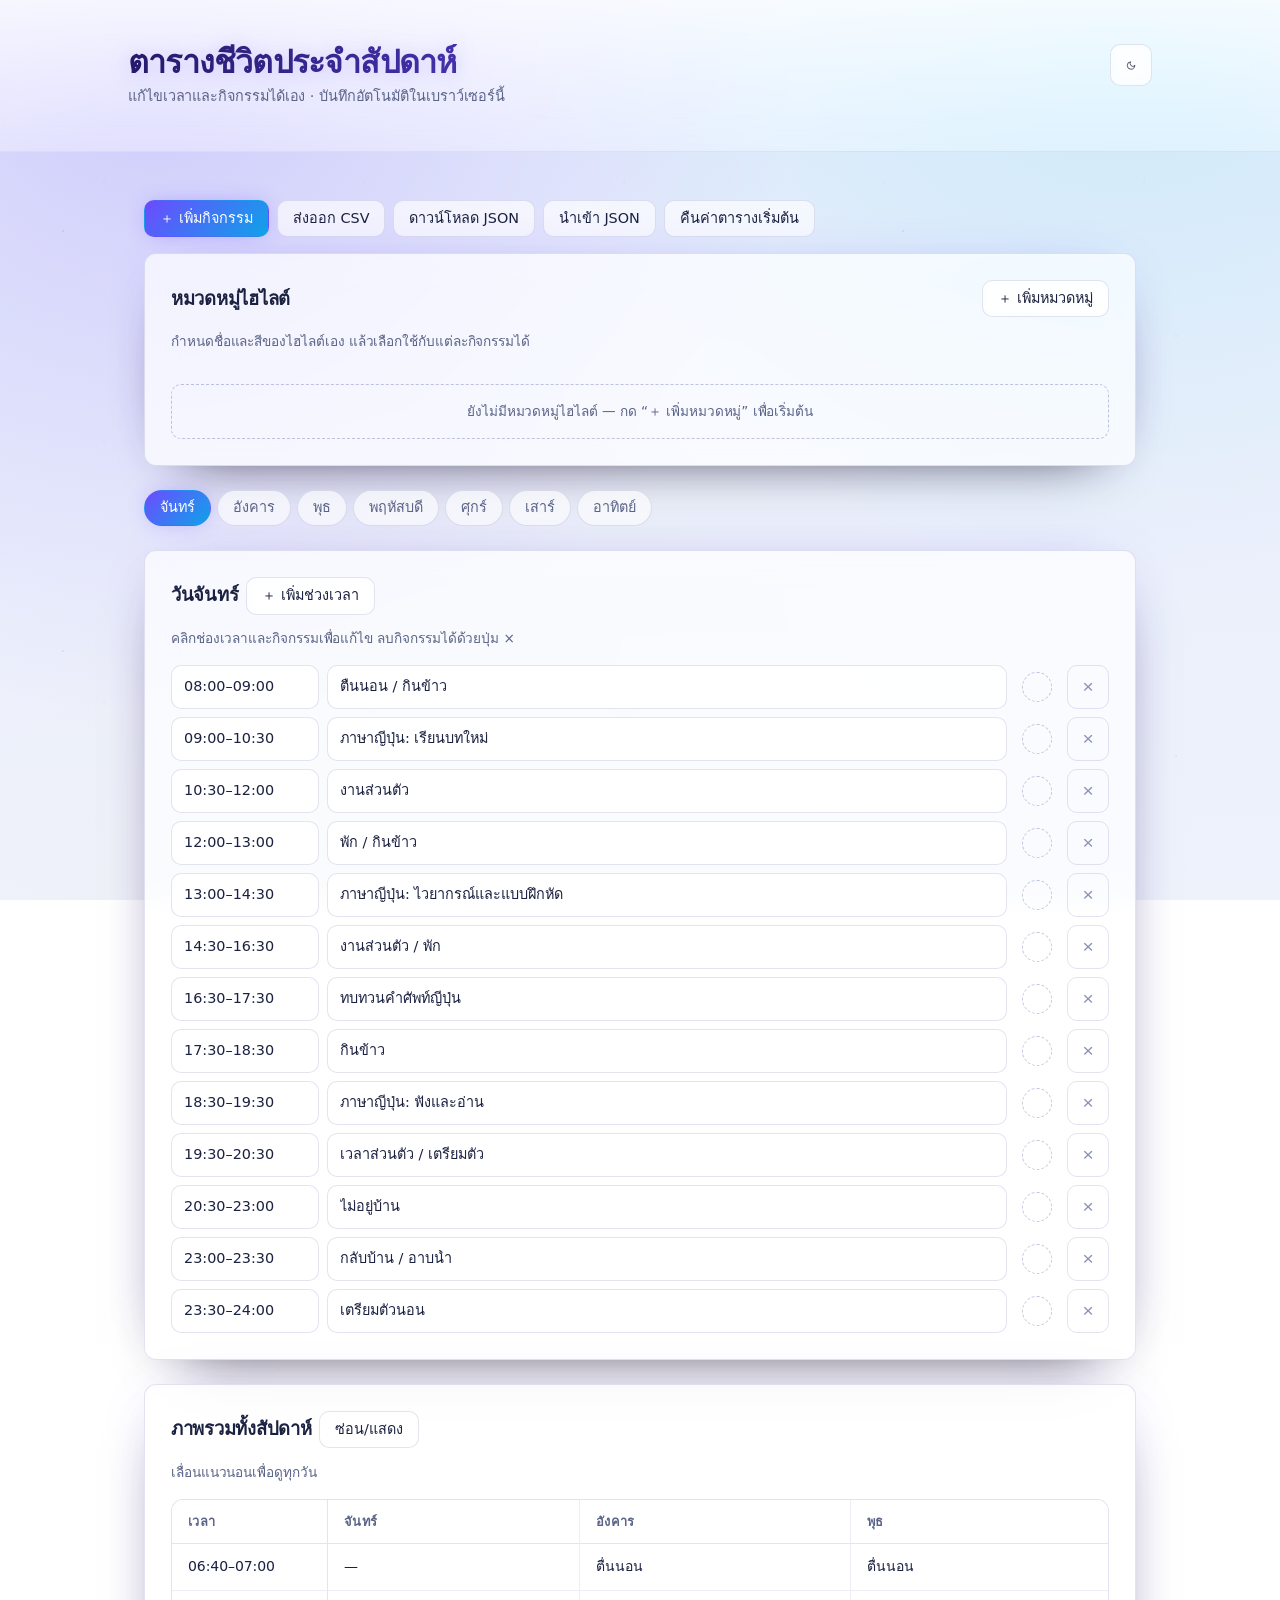
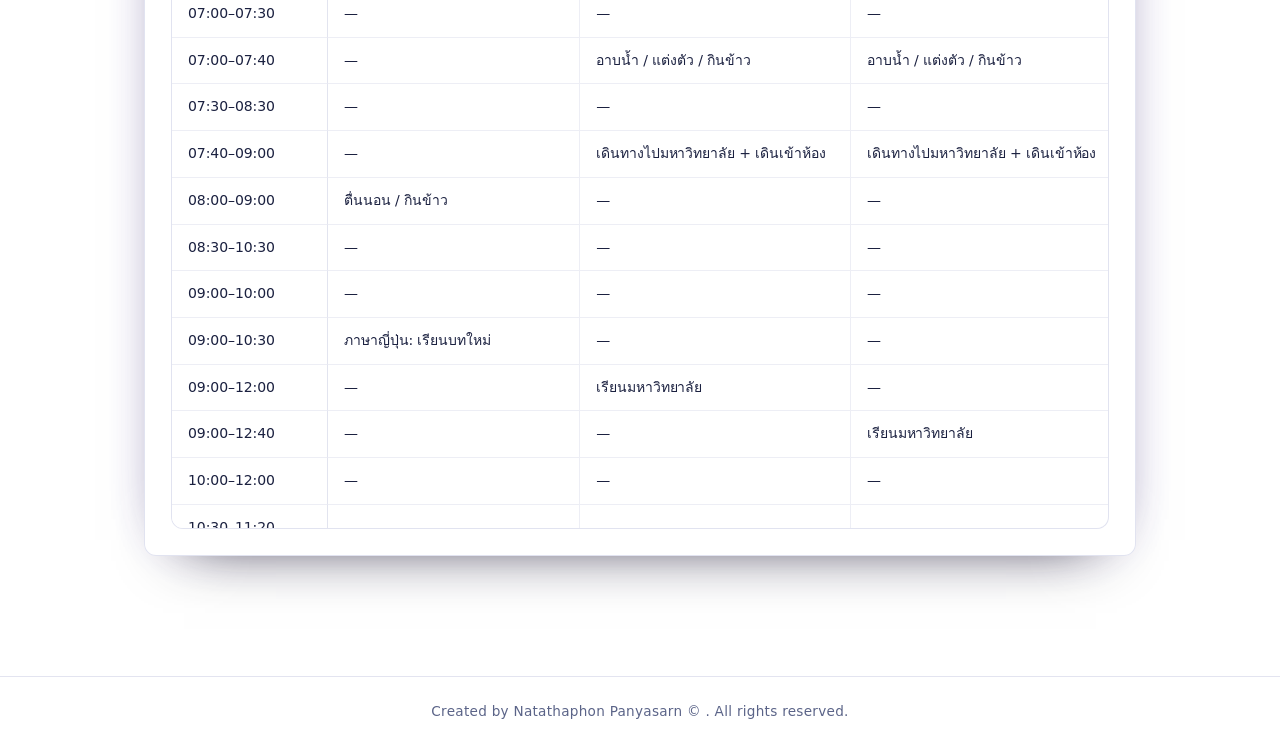
==== index.html @ 2f55cf12 "Add files via upload" ====
<!doctype html>
<html lang="th">
<head>
    <meta charset="utf-8">
    <meta name="viewport" content="width=device-width,initial-scale=1">
    <title>My-schedule - ตารางชีวิตประจำสัปดาห์</title>
    <link rel="stylesheet" href="style.css">
    <script>try{var t=localStorage.getItem('lifeScheduleTheme');document.documentElement.dataset.theme=(t==='dark'||t==='light')?t:(window.matchMedia('(prefers-color-scheme: dark)').matches?'dark':'light')}catch(e){document.documentElement.dataset.theme='light'}</script>
</head>
<body>
    <header>
        <div class="wrap header-inner">
            <div>
                <h1>ตารางชีวิตประจำสัปดาห์</h1>
                <p>แก้ไขเวลาและกิจกรรมได้เอง · บันทึกอัตโนมัติในเบราว์เซอร์นี้</p>
            </div>
            <button class="btn theme-toggle" id="themeToggle" type="button" aria-label="สลับเป็นโหมดมืด" title="สลับเป็นโหมดมืด" aria-pressed="false">
                <svg class="icon-moon" viewBox="0 0 24 24" fill="none" stroke="currentColor" stroke-width="1.75" stroke-linecap="round" stroke-linejoin="round" aria-hidden="true"><path d="M21 12.79A9 9 0 1 1 11.21 3 7 7 0 0 0 21 12.79z"/></svg>
                <svg class="icon-sun" viewBox="0 0 24 24" fill="none" stroke="currentColor" stroke-width="1.75" stroke-linecap="round" stroke-linejoin="round" aria-hidden="true"><circle cx="12" cy="12" r="4"/><path d="M12 2v2M12 20v2M4.93 4.93l1.41 1.41M17.66 17.66l1.41 1.41M2 12h2M20 12h2M6.34 17.66l-1.41 1.41M19.07 4.93l-1.41 1.41"/></svg>
            </button>
        </div>
    </header>
    
    <main class="main">
        <div class="toolbar">
            <button class="btn primary" id="add">＋ เพิ่มกิจกรรม</button>
            <button class="btn" id="csv">ส่งออก CSV</button>
            <button class="btn" id="json">ดาวน์โหลด JSON</button>
            <label class="btn" for="file">นำเข้า JSON</label>
            <input id="file" type="file" accept=".json,application/json" hidden>
            <button class="btn" id="reset">คืนค่าตารางเริ่มต้น</button>
        </div>
        
        <section class="panel cat-panel">
            <div class="head">
                <h2>หมวดหมู่ไฮไลต์</h2>
                <button class="btn" id="addCat" type="button">＋ เพิ่มหมวดหมู่</button>
            </div>
            <p class="small">กำหนดชื่อและสีของไฮไลต์เอง แล้วเลือกใช้กับแต่ละกิจกรรมได้</p>
            <div class="cat-list" id="catList"></div>
        </section>
        
        <div class="tabs" id="tabs"></div>
        
        <section class="panel">
            <div class="head">
                <h2 id="dayTitle">วันจันทร์</h2>
                <button class="btn" id="addRow">＋ เพิ่มช่วงเวลา</button>
            </div>
            <p class="small">คลิกช่องเวลาและกิจกรรมเพื่อแก้ไข ลบกิจกรรมได้ด้วยปุ่ม ×</p>
            <div class="items" id="editor"></div>
        </section>
        
        <section class="panel">
            <div class="head">
                <h2>ภาพรวมทั้งสัปดาห์</h2>
                <button class="btn" id="toggle">ซ่อน/แสดง</button>
            </div>
            <p class="small">เลื่อนแนวนอนเพื่อดูทุกวัน</p>
            <div class="tablewrap" id="overview"></div>
        </section>
    </main>
    
    <script src="script.js"></script>
</body>
<footer>
    <div class="wrap footer-inner">
        <p>Created by Natathaphon Panyasarn &copy; <span id="currentYear"></span>. All rights reserved.</p>
    </div>
</footer>
</html>
---- style.css ----
:root {
    /* Deep space (dark) — primary theme */
    --bg: #05060f;
    --bg-top: #070a1e;
    --bg-bottom: #05060f;
    --panel: rgba(18, 22, 46, 0.55);
    --panel-border: rgba(150, 170, 255, 0.16);
    --btn-bg: rgba(255, 255, 255, 0.05);
    --input-bg: rgba(8, 11, 26, 0.6);
    --thead-bg: rgba(10, 14, 34, 0.92);
    --sticky-bg: rgba(10, 14, 34, 0.92);
    --popover-bg: rgba(13, 17, 40, 0.94);
    --ink: #e8eefc;
    --muted: #9aa6cc;
    --faint: #6a74a0;
    --line: rgba(150, 170, 255, 0.14);
    --line-soft: rgba(150, 170, 255, 0.09);
    --line-strong: rgba(150, 170, 255, 0.32);
    --accent: #7c5cff;
    --accent-2: #22d3ee;
    --accent-3: #ffd479;
    --accent-ink: #ffffff;
    --header-bg1: rgba(10, 14, 34, 0.85);
    --header-bg2: rgba(10, 14, 34, 0.35);
    --danger: #ff8a8a;
    --danger-bg: rgba(255, 138, 138, 0.12);
    --scroll-thumb: rgba(150, 170, 255, 0.3);
    --scroll-thumb-hover: rgba(150, 170, 255, 0.5);
    --glow-primary: 0 0 24px -6px rgba(124, 92, 255, 0.8);
    --glow-cyan: 0 0 18px -4px rgba(34, 211, 238, 0.6);
    --radius: 12px;
    --radius-sm: 10px;
    --sp-1: 4px;
    --sp-2: 8px;
    --sp-3: 12px;
    --sp-4: 16px;
    --sp-5: 24px;
    --sp-6: 32px;
    --ease: cubic-bezier(0.4, 0, 0.2, 1);
}

/* Day-sky (light) variant */
[data-theme="light"] {
    --bg: #eef2fb;
    --bg-top: #e6ecfb;
    --bg-bottom: #eef2fb;
    --panel: rgba(255, 255, 255, 0.7);
    --panel-border: rgba(90, 100, 170, 0.18);
    --btn-bg: rgba(255, 255, 255, 0.65);
    --input-bg: rgba(255, 255, 255, 0.85);
    --thead-bg: rgba(255, 255, 255, 0.9);
    --sticky-bg: rgba(255, 255, 255, 0.92);
    --popover-bg: rgba(255, 255, 255, 0.96);
    --ink: #1b2140;
    --muted: #5b6488;
    --faint: #8a92b4;
    --line: rgba(80, 90, 160, 0.16);
    --line-soft: rgba(80, 90, 160, 0.1);
    --line-strong: rgba(80, 90, 160, 0.34);
    --accent: #6d4aff;
    --accent-2: #0ea5e9;
    --accent-3: #d99a2b;
    --accent-ink: #ffffff;
    --header-bg1: rgba(255, 255, 255, 0.8);
    --header-bg2: rgba(255, 255, 255, 0.35);
    --danger: #d94a4a;
    --danger-bg: rgba(217, 74, 74, 0.1);
    --scroll-thumb: rgba(80, 90, 160, 0.28);
    --scroll-thumb-hover: rgba(80, 90, 160, 0.5);
    --glow-primary: 0 0 22px -6px rgba(109, 74, 255, 0.45);
    --glow-cyan: 0 0 18px -4px rgba(14, 165, 233, 0.45);
}

* {
    box-sizing: border-box;
}

html {
    -webkit-text-size-adjust: 100%;
}

body {
    margin: 0;
    min-height: 100vh;
    color: var(--ink);
    background:
        radial-gradient(circle at 12% 8%, rgba(124, 92, 255, 0.22), transparent 46%),
        radial-gradient(circle at 88% -4%, rgba(34, 211, 238, 0.14), transparent 42%),
        radial-gradient(circle at 40% 110%, rgba(255, 212, 121, 0.08), transparent 50%),
        linear-gradient(180deg, var(--bg-top), var(--bg-bottom));
    background-attachment: fixed;
    font-family: "Inter", ui-sans-serif, system-ui, -apple-system, "Segoe UI", Roboto, "Noto Sans Thai", "Noto Sans", sans-serif;
    font-size: 15px;
    line-height: 1.55;
    letter-spacing: -0.005em;
    -webkit-font-smoothing: antialiased;
    -moz-osx-font-smoothing: grayscale;
    text-rendering: optimizeLegibility;
}

/* Star field */
body::before,
body::after {
    content: "";
    position: fixed;
    inset: 0;
    z-index: 0;
    pointer-events: none;
    background-repeat: repeat;
}

body::before {
    background-image:
        radial-gradient(1px 1px at 20% 30%, rgba(255, 255, 255, 0.9), transparent 60%),
        radial-gradient(1px 1px at 75% 15%, rgba(180, 220, 255, 0.8), transparent 60%),
        radial-gradient(1.5px 1.5px at 40% 70%, rgba(255, 255, 255, 0.7), transparent 60%),
        radial-gradient(1px 1px at 85% 65%, rgba(255, 255, 255, 0.6), transparent 60%),
        radial-gradient(1px 1px at 10% 85%, rgba(200, 230, 255, 0.7), transparent 60%),
        radial-gradient(1.5px 1.5px at 60% 45%, rgba(255, 255, 255, 0.5), transparent 60%),
        radial-gradient(1px 1px at 33% 12%, rgba(255, 236, 180, 0.7), transparent 60%),
        radial-gradient(1px 1px at 92% 40%, rgba(255, 255, 255, 0.55), transparent 60%);
    background-size: 260px 260px;
    opacity: 0.8;
    animation: twinkle 7s ease-in-out infinite;
}

[data-theme="light"] body::before {
    background-image:
        radial-gradient(1px 1px at 20% 30%, rgba(30, 60, 140, 0.4), transparent 60%),
        radial-gradient(1px 1px at 75% 15%, rgba(60, 90, 200, 0.35), transparent 60%),
        radial-gradient(1.5px 1.5px at 40% 70%, rgba(50, 70, 160, 0.3), transparent 60%),
        radial-gradient(1px 1px at 85% 65%, rgba(40, 70, 160, 0.28), transparent 60%),
        radial-gradient(1px 1px at 10% 85%, rgba(60, 90, 200, 0.3), transparent 60%);
    background-size: 260px 260px;
    opacity: 0.5;
}

body::after {
    background-image:
        radial-gradient(2px 2px at 15% 55%, rgba(124, 92, 255, 0.5), transparent 60%),
        radial-gradient(2px 2px at 80% 80%, rgba(34, 211, 238, 0.45), transparent 60%),
        radial-gradient(2px 2px at 50% 25%, rgba(255, 212, 121, 0.4), transparent 60%);
    background-size: 420px 420px;
    opacity: 0.6;
    animation: twinkle 9s ease-in-out infinite reverse;
}

@keyframes twinkle {
    0%, 100% { opacity: 0.5; }
    50% { opacity: 0.95; }
}

@media (prefers-reduced-motion: reduce) {
    body::before,
    body::after {
        animation: none;
        opacity: 0.6;
    }
}

::selection {
    background: var(--accent);
    color: var(--accent-ink);
}

/* ---------- Header ---------- */
header,
.main {
    position: relative;
    z-index: 1;
}

header {
    background: linear-gradient(180deg, var(--header-bg1), var(--header-bg2));
    backdrop-filter: blur(14px) saturate(140%);
    -webkit-backdrop-filter: blur(14px) saturate(140%);
    border-bottom: 1px solid var(--line);
    padding: clamp(26px, 4vw, 44px) var(--sp-4);
}

.wrap {
    max-width: 1024px;
    margin: 0 auto;
}

.header-inner {
    position: relative;
}

.header-inner h1,
.header-inner p {
    padding-right: 3rem;
}

.theme-toggle {
    position: absolute;
    top: 0;
    right: 0;
    width: 42px;
    height: 42px;
    padding: 0;
    border-radius: 50%;
    background: var(--btn-bg);
}

.theme-toggle svg {
    width: 19px;
    height: 19px;
    display: block;
}

.theme-toggle .icon-sun {
    display: none;
}

[data-theme="dark"] .theme-toggle .icon-moon {
    display: none;
}

[data-theme="dark"] .theme-toggle .icon-sun {
    display: block;
}

h1 {
    margin: 0;
    font-size: clamp(1.45rem, 3.4vw, 2rem);
    line-height: 1.15;
    letter-spacing: -0.025em;
    font-weight: 650;
    background: linear-gradient(92deg, #ffffff 0%, #b9c9ff 55%, #7fe9ff 100%);
    -webkit-background-clip: text;
    background-clip: text;
    color: transparent;
    filter: drop-shadow(0 0 18px rgba(124, 180, 255, 0.28));
}

[data-theme="light"] h1 {
    background: linear-gradient(92deg, #241a6b, #5b3fd6 55%, #0ea5e9);
    -webkit-background-clip: text;
    background-clip: text;
    color: transparent;
    filter: drop-shadow(0 2px 10px rgba(109, 74, 255, 0.25));
}

header p {
    color: var(--muted);
    margin: var(--sp-1) 0 0;
    font-size: 0.9rem;
    max-width: 60ch;
}

/* ---------- Layout ---------- */
.main {
    max-width: 1024px;
    margin: 0 auto;
    padding: clamp(28px, 4.5vw, 48px) var(--sp-4) clamp(40px, 6vw, 64px);
}

.panel {
    background: var(--panel);
    border: 1px solid var(--panel-border);
    border-radius: var(--radius);
    backdrop-filter: blur(14px) saturate(140%);
    -webkit-backdrop-filter: blur(14px) saturate(140%);
    box-shadow:
        0 24px 60px -40px rgba(0, 0, 0, 0.85),
        0 0 60px -30px rgba(124, 92, 255, 0.45);
    padding: clamp(18px, 2.6vw, 26px);
    margin-bottom: var(--sp-5);
}

/* ---------- Flex rows ---------- */
.toolbar,
.tabs,
.head {
    display: flex;
    gap: var(--sp-2);
    flex-wrap: wrap;
    align-items: center;
}

.toolbar {
    margin-bottom: var(--sp-4);
}

/* ---------- Controls ---------- */
.btn,
input {
    font: inherit;
    color: var(--ink);
    border: 1px solid var(--line);
    border-radius: var(--radius-sm);
    font-size: 0.9rem;
    line-height: 1.2;
    transition: background-color 0.18s var(--ease), border-color 0.18s var(--ease), color 0.18s var(--ease), box-shadow 0.18s var(--ease), transform 0.18s var(--ease);
}

.btn {
    cursor: pointer;
    display: inline-flex;
    align-items: center;
    justify-content: center;
    gap: 6px;
    user-select: none;
    font-weight: 500;
    white-space: nowrap;
    padding: 9px 15px;
    background: var(--btn-bg);
    backdrop-filter: blur(6px);
    -webkit-backdrop-filter: blur(6px);
}

.btn:hover {
    border-color: var(--accent-2);
    color: var(--ink);
    box-shadow: var(--glow-cyan);
}

.btn:active {
    transform: translateY(1px);
}

.btn:focus-visible,
input:focus-visible,
.cat-dot:focus-visible,
.cat-opt:focus-visible,
.del:focus-visible {
    outline: 2px solid var(--accent-2);
    outline-offset: 2px;
}

.btn.primary {
    background: linear-gradient(135deg, var(--accent), var(--accent-2));
    color: var(--accent-ink);
    border-color: transparent;
    box-shadow: var(--glow-primary);
}

.btn.primary:hover {
    color: var(--accent-ink);
    box-shadow: 0 0 30px -4px rgba(34, 211, 238, 0.85);
}

input {
    padding: 10px 12px;
    background: var(--input-bg);
}

input:hover {
    border-color: var(--line-strong);
}

input:focus {
    outline: none;
    border-color: var(--accent-2);
    box-shadow: var(--glow-cyan);
}

/* ---------- Day tabs ---------- */
.tabs {
    margin-bottom: var(--sp-5);
    gap: 6px;
}

.tab {
    padding: 8px 15px;
    color: var(--muted);
    border-radius: 999px;
}

.tab:hover {
    color: var(--ink);
}

.tab.active {
    background: linear-gradient(135deg, var(--accent), var(--accent-2));
    color: var(--accent-ink);
    border-color: transparent;
    box-shadow: var(--glow-primary);
}

.tab.active:hover {
    color: var(--accent-ink);
}

/* ---------- Categories ---------- */
.cat-panel .head {
    justify-content: space-between;
}

.cat-empty {
    margin: var(--sp-4) 0 0;
    font-size: 0.85rem;
    color: var(--muted);
    padding: var(--sp-4);
    border: 1px dashed var(--line-strong);
    border-radius: var(--radius-sm);
    text-align: center;
}

.cat-list {
    display: grid;
    gap: var(--sp-2);
    margin-top: var(--sp-4);
}

.cat-row {
    display: grid;
    grid-template-columns: 50px minmax(0, 1fr) 42px;
    gap: var(--sp-2);
    align-items: stretch;
}

.cat-row .cat-color {
    width: 100%;
    min-height: 44px;
    padding: 4px;
    cursor: pointer;
    border-radius: var(--radius-sm);
}

.cat-row .cat-color::-webkit-color-swatch-wrapper {
    padding: 2px;
}

.cat-row .cat-color::-webkit-color-swatch {
    border: 1px solid rgba(255, 255, 255, 0.25);
    border-radius: 6px;
}

.cat-row .cat-name {
    width: 100%;
    min-height: 44px;
}

/* ---------- Panel head ---------- */
.head h2 {
    font-size: 1.15rem;
    margin: 0;
    font-weight: 600;
    letter-spacing: -0.015em;
}

.small {
    font-size: 0.85rem;
    color: var(--muted);
}

/* ---------- Editor rows ---------- */
.items {
    display: grid;
    gap: var(--sp-2);
    margin-top: var(--sp-4);
}

.item {
    display: grid;
    grid-template-columns: 148px minmax(0, 1fr) 44px 42px;
    gap: var(--sp-2);
    align-items: stretch;
}

.item .time,
.item .task {
    width: 100%;
    min-height: 44px;
}

.item .time {
    font-variant-numeric: tabular-nums;
    letter-spacing: 0;
}

.cat-dot {
    justify-self: center;
    align-self: center;
    width: 30px;
    height: 30px;
    padding: 0;
    border-radius: 50%;
    cursor: pointer;
    border: 1.5px dashed var(--line-strong);
    background: transparent;
    transition: border-color 0.18s var(--ease), background-color 0.18s var(--ease), box-shadow 0.18s var(--ease), transform 0.18s var(--ease);
}

.cat-dot:hover {
    transform: scale(1.08);
}

.cat-dot.set {
    border-style: solid;
    border-color: var(--dot);
    background: radial-gradient(circle at 34% 30%, #ffffffcc, var(--dot) 62%);
    box-shadow: 0 0 14px -2px var(--dot);
}

.del {
    display: flex;
    align-items: center;
    justify-content: center;
    padding: 0;
    cursor: pointer;
    color: var(--faint);
    background: transparent;
    border: 1px solid var(--line);
    border-radius: var(--radius-sm);
    font-size: 1.2rem;
    line-height: 1;
    transition: background-color 0.18s var(--ease), border-color 0.18s var(--ease), color 0.18s var(--ease), box-shadow 0.18s var(--ease);
}

.del:hover {
    color: var(--danger);
    border-color: var(--danger);
    background: var(--danger-bg);
    box-shadow: 0 0 14px -4px var(--danger);
}

/* ---------- Category popover ---------- */
.cat-popover {
    position: fixed;
    z-index: 60;
    min-width: 200px;
    max-height: 300px;
    overflow-y: auto;
    padding: 6px;
    background: var(--popover-bg);
    border: 1px solid var(--panel-border);
    border-radius: 12px;
    backdrop-filter: blur(16px) saturate(140%);
    -webkit-backdrop-filter: blur(16px) saturate(140%);
    box-shadow: 0 24px 60px -18px rgba(0, 0, 0, 0.85), 0 0 40px -20px rgba(124, 92, 255, 0.55);
}

.cat-opt {
    width: 100%;
    display: flex;
    align-items: center;
    gap: 10px;
    padding: 8px 10px;
    border: 0;
    background: transparent;
    color: var(--ink);
    border-radius: 8px;
    cursor: pointer;
    font: inherit;
    font-size: 0.875rem;
    text-align: left;
}

.cat-opt:hover {
    background: color-mix(in srgb, var(--accent) 18%, transparent);
}

.cat-opt.active {
    background: color-mix(in srgb, var(--accent) 22%, transparent);
    box-shadow: inset 0 0 0 1px var(--line-strong);
}

.cat-popover .cat-empty {
    margin: 6px 6px 2px;
    font-size: 0.8rem;
    padding: var(--sp-2);
    border-radius: var(--radius-sm);
}

.swatch {
    width: 15px;
    height: 15px;
    flex: 0 0 auto;
    border-radius: 5px;
    background: var(--dot, var(--faint));
    box-shadow: 0 0 10px -1px var(--dot, transparent);
}

.swatch.none {
    background: transparent;
    border: 1.5px dashed var(--line-strong);
    box-shadow: none;
}

/* ---------- Table ---------- */
.tablewrap {
    overflow: auto;
    margin-top: var(--sp-4);
    border: 1px solid var(--panel-border);
    border-radius: var(--radius);
    max-height: min(70vh, 640px);
    background: var(--input-bg);
    -webkit-overflow-scrolling: touch;
}

table {
    width: 100%;
    border-collapse: separate;
    border-spacing: 0;
    font-size: 0.875rem;
}

th,
td {
    text-align: left;
    padding: 12px 16px;
    min-width: 156px;
    white-space: nowrap;
    border-right: 1px solid var(--line-soft);
    border-bottom: 1px solid var(--line-soft);
}

th {
    position: sticky;
    top: 0;
    z-index: 2;
    background: var(--thead-bg);
    backdrop-filter: blur(8px);
    -webkit-backdrop-filter: blur(8px);
    font-weight: 600;
    font-size: 0.8rem;
    letter-spacing: 0.02em;
    color: var(--muted);
    border-bottom: 1px solid var(--line);
}

/* Sticky first column keeps the time axis visible while scrolling */
th:first-child,
td:first-child {
    position: sticky;
    left: 0;
    z-index: 1;
    background: var(--sticky-bg);
    font-variant-numeric: tabular-nums;
    border-right: 1px solid var(--line);
}

th:first-child {
    z-index: 3;
}

th:last-child,
td:last-child {
    border-right: none;
}

tr:last-child td {
    border-bottom: none;
}

tbody tr {
    transition: background-color 0.15s var(--ease);
}

tbody tr:hover td {
    background: color-mix(in srgb, var(--accent) 9%, transparent);
}

tbody tr:hover td:first-child {
    background: var(--sticky-bg);
}

/* User-assigned highlight tints */
td.has-cat {
    background: color-mix(in srgb, var(--cell) 16%, transparent);
    box-shadow: inset 3px 0 0 0 var(--cell);
}

tbody tr:hover td.has-cat {
    background: color-mix(in srgb, var(--cell) 26%, transparent);
}

/* ---------- Misc ---------- */
.hidden {
    display: none;
}

/* ---------- Scrollbar ---------- */
.tablewrap::-webkit-scrollbar {
    width: 10px;
    height: 10px;
}

.tablewrap::-webkit-scrollbar-track {
    background: transparent;
}

.tablewrap::-webkit-scrollbar-thumb {
    background: var(--scroll-thumb);
    border: 3px solid transparent;
    background-clip: padding-box;
    border-radius: 999px;
}

.tablewrap::-webkit-scrollbar-thumb:hover {
    background: var(--scroll-thumb-hover);
    background-clip: padding-box;
}

/* ---------- Responsive ---------- */
@media (max-width: 720px) {
    body {
        font-size: 14px;
    }

    .item {
        grid-template-columns: 104px minmax(0, 1fr) 40px 40px;
        gap: 6px;
    }

    th,
    td {
        padding: 10px 12px;
        min-width: 132px;
    }
}

@media (max-width: 560px) {
    .toolbar .btn {
        flex: 1 1 calc(50% - var(--sp-2));
    }

    .tabs {
        flex-wrap: nowrap;
        overflow-x: auto;
        -webkit-overflow-scrolling: touch;
        padding-bottom: var(--sp-1);
        margin-bottom: var(--sp-4);
        scrollbar-width: thin;
    }

    .tabs .btn {
        flex: 0 0 auto;
    }

    .head {
        align-items: flex-start;
    }

    /* Stack time above activity; dot + delete to the right */
    .item {
        grid-template-columns: minmax(0, 1fr) 40px 40px;
    }

    .item .time {
        grid-column: 1;
        grid-row: 1;
    }

    .item .task {
        grid-column: 1;
        grid-row: 2;
    }

    .item .cat-dot {
        grid-column: 2;
        grid-row: 1 / span 2;
    }

    .item .del {
        grid-column: 3;
        grid-row: 1 / span 2;
    }
}

footer {
    text-align: center;
    padding: var(--sp-5) var(--sp-4);
    margin-top: var(--sp-6);
    border-top: 1px solid var(--line);
}

.footer-inner p {
    margin: 0;
    font-size: 0.85rem;
    color: var(--muted);
    letter-spacing: 0.02em;
}
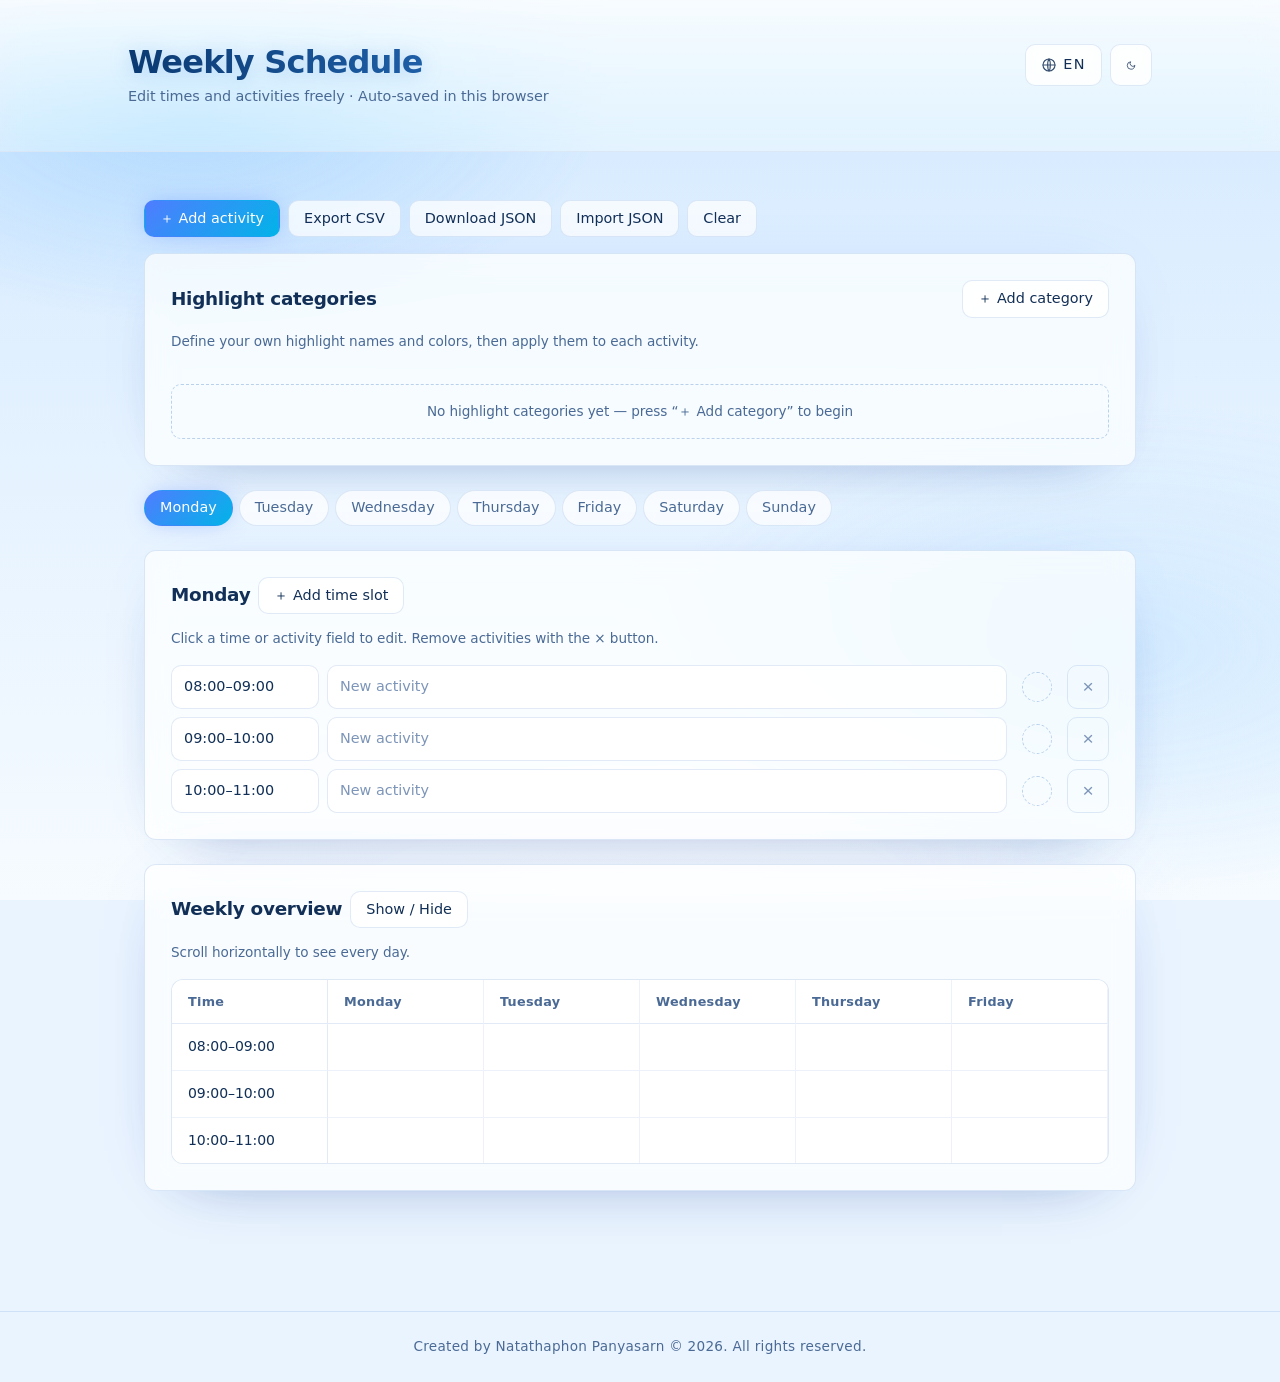
==== commit 8c3ce926: "version 0.1" ====
--- a/index.html
+++ b/index.html
@@ -1,71 +1,78 @@
 <!doctype html>
-<html lang="th">
+<html lang="en">
 <head>
     <meta charset="utf-8">
     <meta name="viewport" content="width=device-width,initial-scale=1">
-    <title>My-schedule - ตารางชีวิตประจำสัปดาห์</title>
+    <title>Weekly Schedule</title>
     <link rel="stylesheet" href="style.css">
-    <script>try{var t=localStorage.getItem('lifeScheduleTheme');document.documentElement.dataset.theme=(t==='dark'||t==='light')?t:(window.matchMedia('(prefers-color-scheme: dark)').matches?'dark':'light')}catch(e){document.documentElement.dataset.theme='light'}</script>
+    <script>try{var t=localStorage.getItem('lifeScheduleTheme');document.documentElement.dataset.theme=(t==='dark'||t==='light')?t:(window.matchMedia('(prefers-color-scheme: dark)').matches?'dark':'light')}catch(e){document.documentElement.dataset.theme='dark'}</script>
 </head>
 <body>
     <header>
         <div class="wrap header-inner">
-            <div>
-                <h1>ตารางชีวิตประจำสัปดาห์</h1>
-                <p>แก้ไขเวลาและกิจกรรมได้เอง · บันทึกอัตโนมัติในเบราว์เซอร์นี้</p>
+            <div class="header-text">
+                <h1 data-i18n="heading">Weekly Schedule</h1>
+                <p data-i18n="subtitle">Edit times and activities freely &middot; Auto-saved in this browser</p>
             </div>
-            <button class="btn theme-toggle" id="themeToggle" type="button" aria-label="สลับเป็นโหมดมืด" title="สลับเป็นโหมดมืด" aria-pressed="false">
-                <svg class="icon-moon" viewBox="0 0 24 24" fill="none" stroke="currentColor" stroke-width="1.75" stroke-linecap="round" stroke-linejoin="round" aria-hidden="true"><path d="M21 12.79A9 9 0 1 1 11.21 3 7 7 0 0 0 21 12.79z"/></svg>
-                <svg class="icon-sun" viewBox="0 0 24 24" fill="none" stroke="currentColor" stroke-width="1.75" stroke-linecap="round" stroke-linejoin="round" aria-hidden="true"><circle cx="12" cy="12" r="4"/><path d="M12 2v2M12 20v2M4.93 4.93l1.41 1.41M17.66 17.66l1.41 1.41M2 12h2M20 12h2M6.34 17.66l-1.41 1.41M19.07 4.93l-1.41 1.41"/></svg>
-            </button>
+            <div class="header-actions">
+                <button class="btn lang-toggle" id="langToggle" type="button" title="Switch language (EN / TH)" aria-label="Switch language (EN / TH)">
+                    <svg viewBox="0 0 24 24" fill="none" stroke="currentColor" stroke-width="1.75" stroke-linecap="round" stroke-linejoin="round" aria-hidden="true"><circle cx="12" cy="12" r="9"/><path d="M3 12h18"/><path d="M12 3c2.6 2.8 2.6 15.2 0 18M12 3c-2.6 2.8-2.6 15.2 0 18"/></svg>
+                    <span id="langLabel">EN</span>
+                </button>
+                <button class="btn theme-toggle" id="themeToggle" type="button" aria-label="Toggle theme" title="Toggle theme" aria-pressed="false">
+                    <svg class="icon-moon" viewBox="0 0 24 24" fill="none" stroke="currentColor" stroke-width="1.75" stroke-linecap="round" stroke-linejoin="round" aria-hidden="true"><path d="M21 12.79A9 9 0 1 1 11.21 3 7 7 0 0 0 21 12.79z"/></svg>
+                    <svg class="icon-sun" viewBox="0 0 24 24" fill="none" stroke="currentColor" stroke-width="1.75" stroke-linecap="round" stroke-linejoin="round" aria-hidden="true"><circle cx="12" cy="12" r="4"/><path d="M12 2v2M12 20v2M4.93 4.93l1.41 1.41M17.66 17.66l1.41 1.41M2 12h2M20 12h2M6.34 17.66l-1.41 1.41M19.07 4.93l-1.41 1.41"/></svg>
+                </button>
+            </div>
         </div>
     </header>
-    
+
     <main class="main">
         <div class="toolbar">
-            <button class="btn primary" id="add">＋ เพิ่มกิจกรรม</button>
-            <button class="btn" id="csv">ส่งออก CSV</button>
-            <button class="btn" id="json">ดาวน์โหลด JSON</button>
-            <label class="btn" for="file">นำเข้า JSON</label>
+            <button class="btn primary" id="add" data-i18n="addActivity">&plus; Add activity</button>
+            <button class="btn" id="csv" data-i18n="exportCsv">Export CSV</button>
+            <button class="btn" id="json" data-i18n="downloadJson">Download JSON</button>
+            <label class="btn" for="file" data-i18n="importJson">Import JSON</label>
             <input id="file" type="file" accept=".json,application/json" hidden>
-            <button class="btn" id="reset">คืนค่าตารางเริ่มต้น</button>
+            <button class="btn" id="clear" data-i18n="clear">Clear</button>
         </div>
-        
+
         <section class="panel cat-panel">
             <div class="head">
-                <h2>หมวดหมู่ไฮไลต์</h2>
-                <button class="btn" id="addCat" type="button">＋ เพิ่มหมวดหมู่</button>
+                <h2 data-i18n="catTitle">Highlight categories</h2>
+                <button class="btn" id="addCat" type="button" data-i18n="addCategory">&plus; Add category</button>
             </div>
-            <p class="small">กำหนดชื่อและสีของไฮไลต์เอง แล้วเลือกใช้กับแต่ละกิจกรรมได้</p>
+            <p class="small" data-i18n="catHelp">Define your own highlight names and colors, then apply them to each activity.</p>
             <div class="cat-list" id="catList"></div>
         </section>
-        
+
         <div class="tabs" id="tabs"></div>
-        
+
         <section class="panel">
             <div class="head">
-                <h2 id="dayTitle">วันจันทร์</h2>
-                <button class="btn" id="addRow">＋ เพิ่มช่วงเวลา</button>
+                <h2 id="dayTitle">Monday</h2>
+                <button class="btn" id="addRow" data-i18n="addRow">&plus; Add time slot</button>
             </div>
-            <p class="small">คลิกช่องเวลาและกิจกรรมเพื่อแก้ไข ลบกิจกรรมได้ด้วยปุ่ม ×</p>
+            <p class="small" data-i18n="editorHelp">Click a time or activity field to edit. Remove activities with the &times; button.</p>
             <div class="items" id="editor"></div>
         </section>
-        
+
         <section class="panel">
             <div class="head">
-                <h2>ภาพรวมทั้งสัปดาห์</h2>
-                <button class="btn" id="toggle">ซ่อน/แสดง</button>
+                <h2 data-i18n="overviewTitle">Weekly overview</h2>
+                <button class="btn" id="toggle" data-i18n="showHide">Show / Hide</button>
             </div>
-            <p class="small">เลื่อนแนวนอนเพื่อดูทุกวัน</p>
+            <p class="small" data-i18n="overviewHelp">Scroll horizontally to see every day.</p>
             <div class="tablewrap" id="overview"></div>
         </section>
     </main>
-    
+
+    <footer>
+        <div class="wrap footer-inner">
+            <p>Created by Natathaphon Panyasarn &copy; <span id="currentYear"></span>. All rights reserved.</p>
+        </div>
+    </footer>
+
     <script src="script.js"></script>
 </body>
-<footer>
-    <div class="wrap footer-inner">
-        <p>Created by Natathaphon Panyasarn &copy; <span id="currentYear"></span>. All rights reserved.</p>
-    </div>
-</footer>
-</html>+</html>
--- a/style.css
+++ b/style.css
@@ -1,33 +1,41 @@
 :root {
-    /* Deep space (dark) — primary theme */
-    --bg: #05060f;
-    --bg-top: #070a1e;
-    --bg-bottom: #05060f;
-    --panel: rgba(18, 22, 46, 0.55);
-    --panel-border: rgba(150, 170, 255, 0.16);
-    --btn-bg: rgba(255, 255, 255, 0.05);
-    --input-bg: rgba(8, 11, 26, 0.6);
-    --thead-bg: rgba(10, 14, 34, 0.92);
-    --sticky-bg: rgba(10, 14, 34, 0.92);
-    --popover-bg: rgba(13, 17, 40, 0.94);
-    --ink: #e8eefc;
-    --muted: #9aa6cc;
-    --faint: #6a74a0;
-    --line: rgba(150, 170, 255, 0.14);
-    --line-soft: rgba(150, 170, 255, 0.09);
-    --line-strong: rgba(150, 170, 255, 0.32);
-    --accent: #7c5cff;
+    /* ===== Deep space (dark) — default theme ===== */
+    --bg: #000000;
+    --bg-top: #000000;
+    --bg-bottom: #000000;
+    --panel: rgba(10, 8, 24, 0.55);
+    --panel-border: rgba(150, 125, 255, 0.16);
+    --btn-bg: rgba(255, 255, 255, 0.045);
+    --input-bg: rgba(3, 2, 10, 0.66);
+    --thead-bg: rgba(5, 3, 15, 0.94);
+    --sticky-bg: rgba(5, 3, 15, 0.94);
+    --popover-bg: rgba(7, 4, 20, 0.96);
+    --ink: #ece7ff;
+    --muted: #9d93c8;
+    --faint: #6a6294;
+    --line: rgba(150, 125, 255, 0.14);
+    --line-soft: rgba(150, 125, 255, 0.08);
+    --line-strong: rgba(150, 125, 255, 0.34);
+    --accent: #8b5cff;
     --accent-2: #22d3ee;
     --accent-3: #ffd479;
     --accent-ink: #ffffff;
-    --header-bg1: rgba(10, 14, 34, 0.85);
-    --header-bg2: rgba(10, 14, 34, 0.35);
+    --header-bg1: rgba(5, 3, 15, 0.82);
+    --header-bg2: rgba(5, 3, 15, 0.25);
     --danger: #ff8a8a;
     --danger-bg: rgba(255, 138, 138, 0.12);
-    --scroll-thumb: rgba(150, 170, 255, 0.3);
-    --scroll-thumb-hover: rgba(150, 170, 255, 0.5);
-    --glow-primary: 0 0 24px -6px rgba(124, 92, 255, 0.8);
+    --scroll-thumb: rgba(150, 125, 255, 0.3);
+    --scroll-thumb-hover: rgba(150, 125, 255, 0.52);
+    --glow-primary: 0 0 26px -6px rgba(139, 92, 255, 0.9);
     --glow-cyan: 0 0 18px -4px rgba(34, 211, 238, 0.6);
+    /* nebula / star field */
+    --nebula-1: rgba(88, 28, 220, 0.38);
+    --nebula-2: rgba(10, 32, 130, 0.36);
+    --nebula-3: rgba(150, 60, 255, 0.22);
+    --nebula-opacity: 0.75;
+    --star: rgba(255, 255, 255, 0.95);
+    --star-2: rgba(180, 210, 255, 0.85);
+    --star-opacity: 0.9;
     --radius: 12px;
     --radius-sm: 10px;
     --sp-1: 4px;
@@ -39,36 +47,44 @@
     --ease: cubic-bezier(0.4, 0, 0.2, 1);
 }
 
-/* Day-sky (light) variant */
+/* ===== Daytime sky (light) variant ===== */
 [data-theme="light"] {
-    --bg: #eef2fb;
-    --bg-top: #e6ecfb;
-    --bg-bottom: #eef2fb;
-    --panel: rgba(255, 255, 255, 0.7);
-    --panel-border: rgba(90, 100, 170, 0.18);
-    --btn-bg: rgba(255, 255, 255, 0.65);
-    --input-bg: rgba(255, 255, 255, 0.85);
-    --thead-bg: rgba(255, 255, 255, 0.9);
-    --sticky-bg: rgba(255, 255, 255, 0.92);
-    --popover-bg: rgba(255, 255, 255, 0.96);
-    --ink: #1b2140;
-    --muted: #5b6488;
-    --faint: #8a92b4;
-    --line: rgba(80, 90, 160, 0.16);
-    --line-soft: rgba(80, 90, 160, 0.1);
-    --line-strong: rgba(80, 90, 160, 0.34);
-    --accent: #6d4aff;
-    --accent-2: #0ea5e9;
-    --accent-3: #d99a2b;
+    --bg: #eaf4ff;
+    --bg-top: #d3e9ff;
+    --bg-bottom: #f6fbff;
+    --panel: rgba(255, 255, 255, 0.72);
+    --panel-border: rgba(90, 140, 205, 0.2);
+    --btn-bg: rgba(255, 255, 255, 0.72);
+    --input-bg: rgba(255, 255, 255, 0.9);
+    --thead-bg: rgba(255, 255, 255, 0.93);
+    --sticky-bg: rgba(255, 255, 255, 0.95);
+    --popover-bg: rgba(255, 255, 255, 0.97);
+    --ink: #123057;
+    --muted: #4a6a95;
+    --faint: #7d95b8;
+    --line: rgba(90, 140, 205, 0.18);
+    --line-soft: rgba(90, 140, 205, 0.11);
+    --line-strong: rgba(90, 140, 205, 0.38);
+    --accent: #4f7cff;
+    --accent-2: #02b5e8;
+    --accent-3: #f0a92b;
     --accent-ink: #ffffff;
-    --header-bg1: rgba(255, 255, 255, 0.8);
+    --header-bg1: rgba(255, 255, 255, 0.84);
     --header-bg2: rgba(255, 255, 255, 0.35);
     --danger: #d94a4a;
     --danger-bg: rgba(217, 74, 74, 0.1);
-    --scroll-thumb: rgba(80, 90, 160, 0.28);
-    --scroll-thumb-hover: rgba(80, 90, 160, 0.5);
-    --glow-primary: 0 0 22px -6px rgba(109, 74, 255, 0.45);
-    --glow-cyan: 0 0 18px -4px rgba(14, 165, 233, 0.45);
+    --scroll-thumb: rgba(90, 140, 205, 0.3);
+    --scroll-thumb-hover: rgba(90, 140, 205, 0.52);
+    --glow-primary: 0 0 22px -6px rgba(79, 124, 255, 0.5);
+    --glow-cyan: 0 0 18px -4px rgba(2, 181, 232, 0.45);
+    /* airy clouds */
+    --nebula-1: rgba(150, 205, 255, 0.7);
+    --nebula-2: rgba(255, 255, 255, 0.95);
+    --nebula-3: rgba(190, 225, 255, 0.65);
+    --nebula-opacity: 0.85;
+    --star: rgba(120, 170, 230, 0.5);
+    --star-2: rgba(90, 140, 205, 0.42);
+    --star-opacity: 0.16;
 }
 
 * {
@@ -83,11 +99,8 @@
     margin: 0;
     min-height: 100vh;
     color: var(--ink);
-    background:
-        radial-gradient(circle at 12% 8%, rgba(124, 92, 255, 0.22), transparent 46%),
-        radial-gradient(circle at 88% -4%, rgba(34, 211, 238, 0.14), transparent 42%),
-        radial-gradient(circle at 40% 110%, rgba(255, 212, 121, 0.08), transparent 50%),
-        linear-gradient(180deg, var(--bg-top), var(--bg-bottom));
+    background-color: var(--bg);
+    background-image: linear-gradient(180deg, var(--bg-top), var(--bg-bottom));
     background-attachment: fixed;
     font-family: "Inter", ui-sans-serif, system-ui, -apple-system, "Segoe UI", Roboto, "Noto Sans Thai", "Noto Sans", sans-serif;
     font-size: 15px;
@@ -98,7 +111,7 @@
     text-rendering: optimizeLegibility;
 }
 
-/* Star field */
+/* ---------- Sky layers ---------- */
 body::before,
 body::after {
     content: "";
@@ -106,55 +119,48 @@
     inset: 0;
     z-index: 0;
     pointer-events: none;
-    background-repeat: repeat;
-}
-
+}
+
+/* Star field (faint dust by day, bright stars by night) */
 body::before {
     background-image:
-        radial-gradient(1px 1px at 20% 30%, rgba(255, 255, 255, 0.9), transparent 60%),
-        radial-gradient(1px 1px at 75% 15%, rgba(180, 220, 255, 0.8), transparent 60%),
-        radial-gradient(1.5px 1.5px at 40% 70%, rgba(255, 255, 255, 0.7), transparent 60%),
-        radial-gradient(1px 1px at 85% 65%, rgba(255, 255, 255, 0.6), transparent 60%),
-        radial-gradient(1px 1px at 10% 85%, rgba(200, 230, 255, 0.7), transparent 60%),
-        radial-gradient(1.5px 1.5px at 60% 45%, rgba(255, 255, 255, 0.5), transparent 60%),
-        radial-gradient(1px 1px at 33% 12%, rgba(255, 236, 180, 0.7), transparent 60%),
-        radial-gradient(1px 1px at 92% 40%, rgba(255, 255, 255, 0.55), transparent 60%);
+        radial-gradient(1px 1px at 20% 30%, var(--star), transparent 60%),
+        radial-gradient(1px 1px at 75% 15%, var(--star-2), transparent 60%),
+        radial-gradient(1.5px 1.5px at 40% 70%, var(--star), transparent 60%),
+        radial-gradient(1px 1px at 85% 65%, var(--star), transparent 60%),
+        radial-gradient(1px 1px at 10% 85%, var(--star-2), transparent 60%),
+        radial-gradient(1.5px 1.5px at 60% 45%, var(--star), transparent 60%),
+        radial-gradient(1px 1px at 33% 12%, var(--star), transparent 60%),
+        radial-gradient(1px 1px at 92% 40%, var(--star-2), transparent 60%);
     background-size: 260px 260px;
-    opacity: 0.8;
+    opacity: var(--star-opacity);
     animation: twinkle 7s ease-in-out infinite;
 }
 
-[data-theme="light"] body::before {
-    background-image:
-        radial-gradient(1px 1px at 20% 30%, rgba(30, 60, 140, 0.4), transparent 60%),
-        radial-gradient(1px 1px at 75% 15%, rgba(60, 90, 200, 0.35), transparent 60%),
-        radial-gradient(1.5px 1.5px at 40% 70%, rgba(50, 70, 160, 0.3), transparent 60%),
-        radial-gradient(1px 1px at 85% 65%, rgba(40, 70, 160, 0.28), transparent 60%),
-        radial-gradient(1px 1px at 10% 85%, rgba(60, 90, 200, 0.3), transparent 60%);
-    background-size: 260px 260px;
-    opacity: 0.5;
-}
-
+/* Nebula / cloud glow */
 body::after {
     background-image:
-        radial-gradient(2px 2px at 15% 55%, rgba(124, 92, 255, 0.5), transparent 60%),
-        radial-gradient(2px 2px at 80% 80%, rgba(34, 211, 238, 0.45), transparent 60%),
-        radial-gradient(2px 2px at 50% 25%, rgba(255, 212, 121, 0.4), transparent 60%);
-    background-size: 420px 420px;
-    opacity: 0.6;
-    animation: twinkle 9s ease-in-out infinite reverse;
+        radial-gradient(46% 34% at 15% 12%, var(--nebula-1), transparent 70%),
+        radial-gradient(52% 38% at 88% 72%, var(--nebula-3), transparent 72%),
+        radial-gradient(60% 42% at 50% 108%, var(--nebula-2), transparent 76%);
+    opacity: var(--nebula-opacity);
+    animation: drift 26s ease-in-out infinite alternate;
 }
 
 @keyframes twinkle {
-    0%, 100% { opacity: 0.5; }
-    50% { opacity: 0.95; }
+    0%, 100% { opacity: calc(var(--star-opacity) * 0.55); }
+    50% { opacity: var(--star-opacity); }
+}
+
+@keyframes drift {
+    0% { transform: translate3d(0, 0, 0) scale(1); }
+    100% { transform: translate3d(0, -1.5%, 0) scale(1.06); }
 }
 
 @media (prefers-reduced-motion: reduce) {
     body::before,
     body::after {
         animation: none;
-        opacity: 0.6;
     }
 }
 
@@ -187,15 +193,21 @@
     position: relative;
 }
 
-.header-inner h1,
-.header-inner p {
-    padding-right: 3rem;
-}
-
-.theme-toggle {
+.header-text h1,
+.header-text p {
+    padding-right: 7.5rem;
+}
+
+.header-actions {
     position: absolute;
     top: 0;
     right: 0;
+    display: flex;
+    gap: var(--sp-2);
+    align-items: center;
+}
+
+.theme-toggle {
     width: 42px;
     height: 42px;
     padding: 0;
@@ -219,6 +231,24 @@
 
 [data-theme="dark"] .theme-toggle .icon-sun {
     display: block;
+}
+
+.lang-toggle {
+    height: 42px;
+    padding: 0 14px;
+    border-radius: 999px;
+    font-weight: 650;
+    font-size: 0.8rem;
+    letter-spacing: 0.1em;
+    gap: 7px;
+    background: var(--btn-bg);
+}
+
+.lang-toggle svg {
+    width: 16px;
+    height: 16px;
+    display: block;
+    opacity: 0.85;
 }
 
 h1 {
@@ -227,19 +257,19 @@
     line-height: 1.15;
     letter-spacing: -0.025em;
     font-weight: 650;
-    background: linear-gradient(92deg, #ffffff 0%, #b9c9ff 55%, #7fe9ff 100%);
+    background: linear-gradient(92deg, #ffffff 0%, #c3b0ff 55%, #7fe9ff 100%);
     -webkit-background-clip: text;
     background-clip: text;
     color: transparent;
-    filter: drop-shadow(0 0 18px rgba(124, 180, 255, 0.28));
+    filter: drop-shadow(0 0 20px rgba(139, 92, 255, 0.35));
 }
 
 [data-theme="light"] h1 {
-    background: linear-gradient(92deg, #241a6b, #5b3fd6 55%, #0ea5e9);
+    background: linear-gradient(92deg, #0b3a72, #2f7fd6 55%, #38c6e8);
     -webkit-background-clip: text;
     background-clip: text;
     color: transparent;
-    filter: drop-shadow(0 2px 10px rgba(109, 74, 255, 0.25));
+    filter: drop-shadow(0 2px 10px rgba(47, 127, 214, 0.28));
 }
 
 header p {
@@ -263,10 +293,16 @@
     backdrop-filter: blur(14px) saturate(140%);
     -webkit-backdrop-filter: blur(14px) saturate(140%);
     box-shadow:
-        0 24px 60px -40px rgba(0, 0, 0, 0.85),
-        0 0 60px -30px rgba(124, 92, 255, 0.45);
+        0 24px 60px -40px rgba(0, 0, 0, 0.9),
+        0 0 70px -34px rgba(139, 92, 255, 0.5);
     padding: clamp(18px, 2.6vw, 26px);
     margin-bottom: var(--sp-5);
+}
+
+[data-theme="light"] .panel {
+    box-shadow:
+        0 24px 60px -44px rgba(20, 60, 120, 0.45),
+        0 0 70px -40px rgba(79, 124, 255, 0.35);
 }
 
 /* ---------- Flex rows ---------- */
@@ -356,6 +392,10 @@
     box-shadow: var(--glow-cyan);
 }
 
+input::placeholder {
+    color: var(--faint);
+}
+
 /* ---------- Day tabs ---------- */
 .tabs {
     margin-bottom: var(--sp-5);
@@ -530,7 +570,7 @@
     border-radius: 12px;
     backdrop-filter: blur(16px) saturate(140%);
     -webkit-backdrop-filter: blur(16px) saturate(140%);
-    box-shadow: 0 24px 60px -18px rgba(0, 0, 0, 0.85), 0 0 40px -20px rgba(124, 92, 255, 0.55);
+    box-shadow: 0 24px 60px -18px rgba(0, 0, 0, 0.9), 0 0 40px -20px rgba(139, 92, 255, 0.6);
 }
 
 .cat-opt {
@@ -701,6 +741,11 @@
         font-size: 14px;
     }
 
+    .header-text h1,
+    .header-text p {
+        padding-right: 6.5rem;
+    }
+
     .item {
         grid-template-columns: 104px minmax(0, 1fr) 40px 40px;
         gap: 6px;
@@ -714,6 +759,17 @@
 }
 
 @media (max-width: 560px) {
+    .header-actions {
+        position: static;
+        margin-top: var(--sp-4);
+        justify-content: flex-start;
+    }
+
+    .header-text h1,
+    .header-text p {
+        padding-right: 0;
+    }
+
     .toolbar .btn {
         flex: 1 1 calc(50% - var(--sp-2));
     }
@@ -762,6 +818,8 @@
 }
 
 footer {
+    position: relative;
+    z-index: 1;
     text-align: center;
     padding: var(--sp-5) var(--sp-4);
     margin-top: var(--sp-6);
@@ -773,4 +831,4 @@
     font-size: 0.85rem;
     color: var(--muted);
     letter-spacing: 0.02em;
-}+}
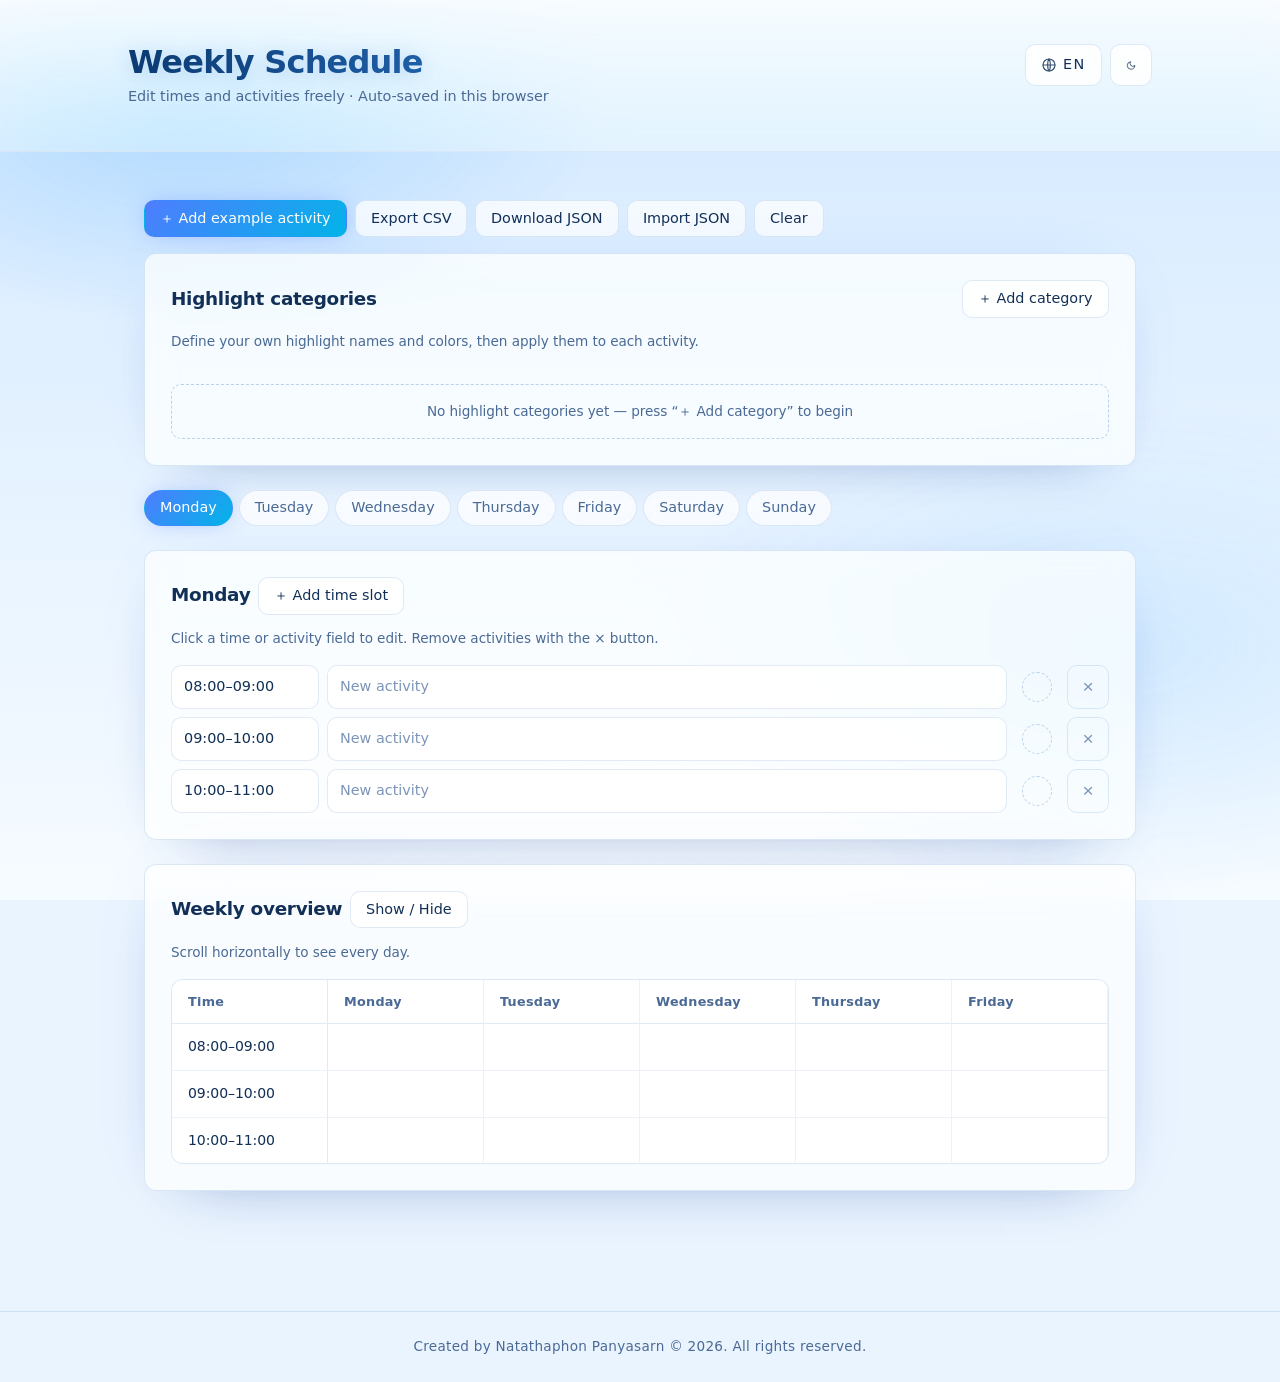
==== commit c81afda7: "version 0.1.2" ====
--- a/index.html
+++ b/index.html
@@ -29,7 +29,7 @@
 
     <main class="main">
         <div class="toolbar">
-            <button class="btn primary" id="add" data-i18n="addActivity">&plus; Add activity</button>
+            <button class="btn primary" id="add" data-i18n="addActivity">&plus; Add example activity</button>
             <button class="btn" id="csv" data-i18n="exportCsv">Export CSV</button>
             <button class="btn" id="json" data-i18n="downloadJson">Download JSON</button>
             <label class="btn" for="file" data-i18n="importJson">Import JSON</label>
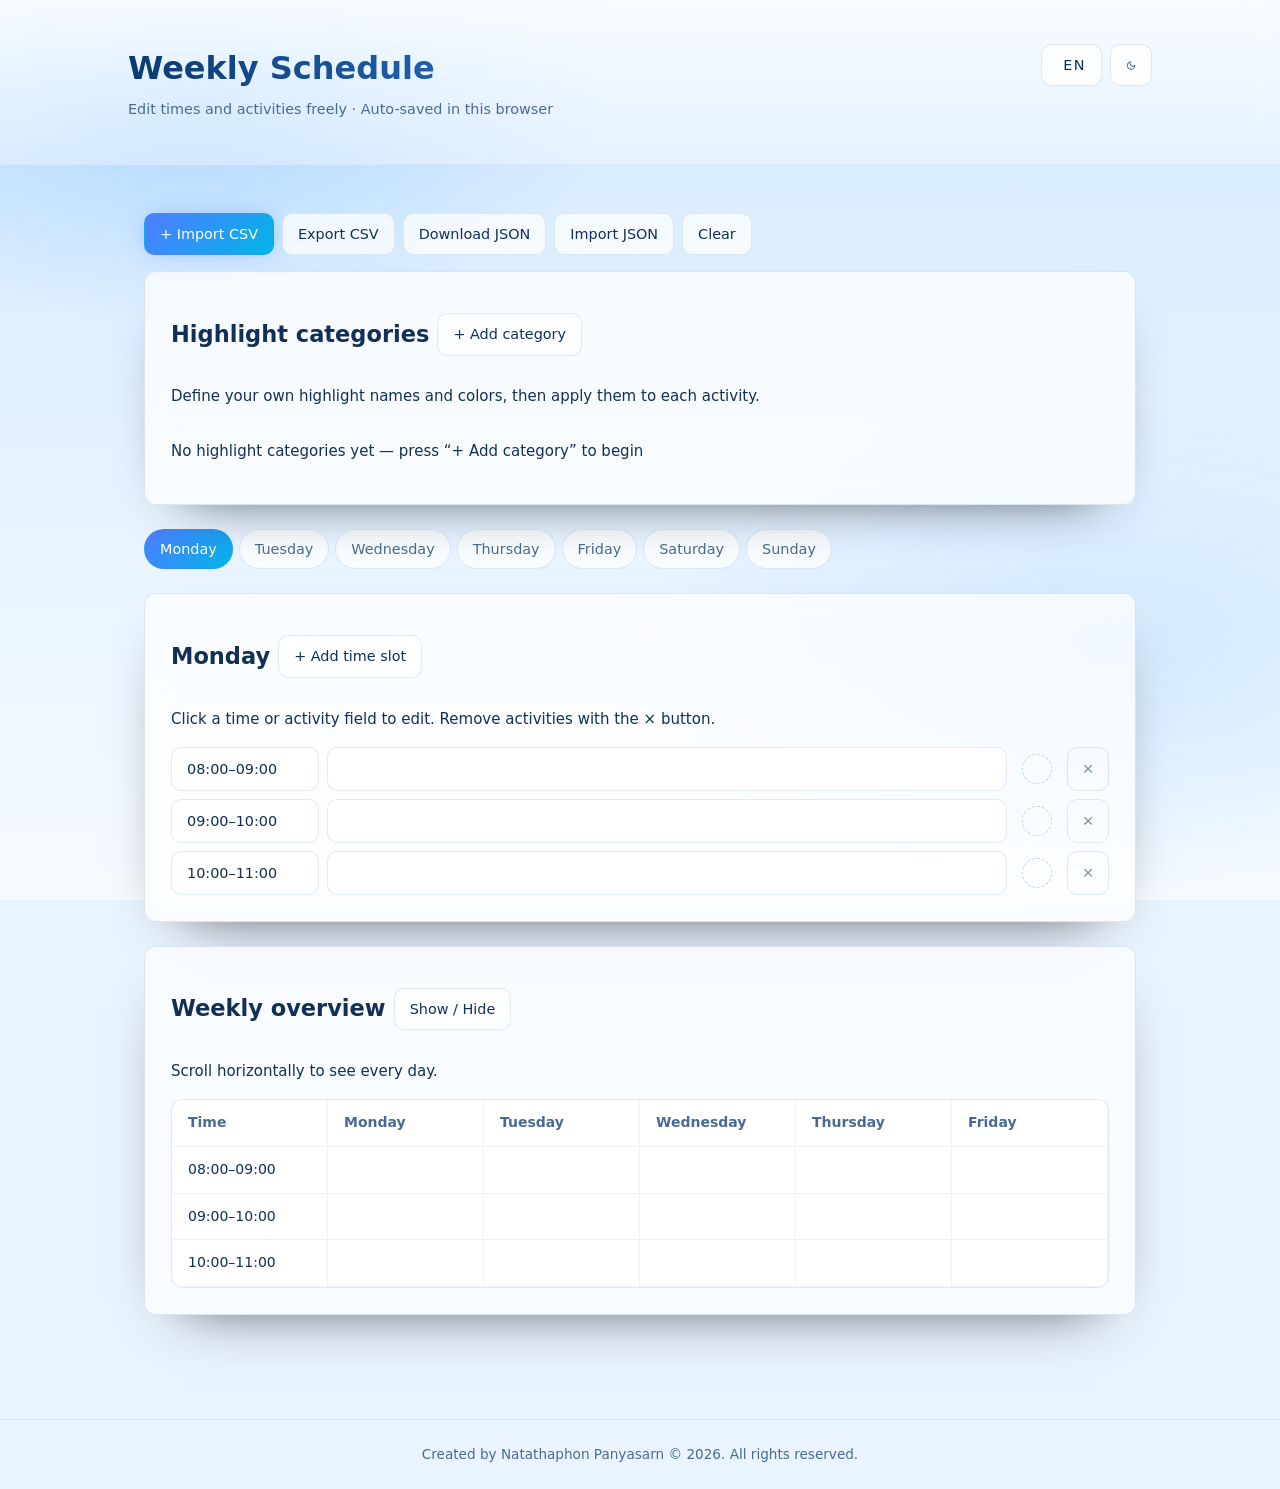
==== commit 2e3babcc: "version 1.0" ====
--- a/index.html
+++ b/index.html
@@ -29,7 +29,8 @@
 
     <main class="main">
         <div class="toolbar">
-            <button class="btn primary" id="add" data-i18n="addActivity">&plus; Add example activity</button>
+            <label class="btn primary" for="csvFile" data-i18n="importCsvFile">&plus; เพิ่มไฟล์ CSV</label>
+            <input id="csvFile" type="file" accept=".csv,text/csv" hidden>
             <button class="btn" id="csv" data-i18n="exportCsv">Export CSV</button>
             <button class="btn" id="json" data-i18n="downloadJson">Download JSON</button>
             <label class="btn" for="file" data-i18n="importJson">Import JSON</label>
@@ -75,4 +76,4 @@
 
     <script src="script.js"></script>
 </body>
-</html>
+</html>
--- a/style.css
+++ b/style.css
@@ -1,5 +1,4 @@
 :root {
-    /* ===== Deep space (dark) — default theme ===== */
     --bg: #000000;
     --bg-top: #000000;
     --bg-bottom: #000000;
@@ -28,7 +27,6 @@
     --scroll-thumb-hover: rgba(150, 125, 255, 0.52);
     --glow-primary: 0 0 26px -6px rgba(139, 92, 255, 0.9);
     --glow-cyan: 0 0 18px -4px rgba(34, 211, 238, 0.6);
-    /* nebula / star field */
     --nebula-1: rgba(88, 28, 220, 0.38);
     --nebula-2: rgba(10, 32, 130, 0.36);
     --nebula-3: rgba(150, 60, 255, 0.22);
@@ -47,7 +45,6 @@
     --ease: cubic-bezier(0.4, 0, 0.2, 1);
 }
 
-/* ===== Daytime sky (light) variant ===== */
 [data-theme="light"] {
     --bg: #eaf4ff;
     --bg-top: #d3e9ff;
@@ -77,7 +74,6 @@
     --scroll-thumb-hover: rgba(90, 140, 205, 0.52);
     --glow-primary: 0 0 22px -6px rgba(79, 124, 255, 0.5);
     --glow-cyan: 0 0 18px -4px rgba(2, 181, 232, 0.45);
-    /* airy clouds */
     --nebula-1: rgba(150, 205, 255, 0.7);
     --nebula-2: rgba(255, 255, 255, 0.95);
     --nebula-3: rgba(190, 225, 255, 0.65);
@@ -87,14 +83,8 @@
     --star-opacity: 0.16;
 }
 
-* {
-    box-sizing: border-box;
-}
-
-html {
-    -webkit-text-size-adjust: 100%;
-}
-
+* { box-sizing: border-box; }
+html { -webkit-text-size-adjust: 100%; }
 body {
     margin: 0;
     min-height: 100vh;
@@ -102,18 +92,12 @@
     background-color: var(--bg);
     background-image: linear-gradient(180deg, var(--bg-top), var(--bg-bottom));
     background-attachment: fixed;
-    font-family: "Inter", ui-sans-serif, system-ui, -apple-system, "Segoe UI", Roboto, "Noto Sans Thai", "Noto Sans", sans-serif;
+    font-family: "Inter", ui-sans-serif, system-ui, -apple-system, sans-serif;
     font-size: 15px;
     line-height: 1.55;
-    letter-spacing: -0.005em;
-    -webkit-font-smoothing: antialiased;
-    -moz-osx-font-smoothing: grayscale;
-    text-rendering: optimizeLegibility;
-}
-
-/* ---------- Sky layers ---------- */
-body::before,
-body::after {
+}
+
+body::before, body::after {
     content: "";
     position: fixed;
     inset: 0;
@@ -121,28 +105,21 @@
     pointer-events: none;
 }
 
-/* Star field (faint dust by day, bright stars by night) */
 body::before {
     background-image:
         radial-gradient(1px 1px at 20% 30%, var(--star), transparent 60%),
         radial-gradient(1px 1px at 75% 15%, var(--star-2), transparent 60%),
         radial-gradient(1.5px 1.5px at 40% 70%, var(--star), transparent 60%),
-        radial-gradient(1px 1px at 85% 65%, var(--star), transparent 60%),
-        radial-gradient(1px 1px at 10% 85%, var(--star-2), transparent 60%),
-        radial-gradient(1.5px 1.5px at 60% 45%, var(--star), transparent 60%),
-        radial-gradient(1px 1px at 33% 12%, var(--star), transparent 60%),
-        radial-gradient(1px 1px at 92% 40%, var(--star-2), transparent 60%);
+        radial-gradient(1px 1px at 85% 65%, var(--star), transparent 60%);
     background-size: 260px 260px;
     opacity: var(--star-opacity);
     animation: twinkle 7s ease-in-out infinite;
 }
 
-/* Nebula / cloud glow */
 body::after {
     background-image:
         radial-gradient(46% 34% at 15% 12%, var(--nebula-1), transparent 70%),
-        radial-gradient(52% 38% at 88% 72%, var(--nebula-3), transparent 72%),
-        radial-gradient(60% 42% at 50% 108%, var(--nebula-2), transparent 76%);
+        radial-gradient(52% 38% at 88% 72%, var(--nebula-3), transparent 72%);
     opacity: var(--nebula-opacity);
     animation: drift 26s ease-in-out infinite alternate;
 }
@@ -157,214 +134,84 @@
     100% { transform: translate3d(0, -1.5%, 0) scale(1.06); }
 }
 
-@media (prefers-reduced-motion: reduce) {
-    body::before,
-    body::after {
-        animation: none;
-    }
-}
-
-::selection {
-    background: var(--accent);
-    color: var(--accent-ink);
-}
-
-/* ---------- Header ---------- */
-header,
-.main {
-    position: relative;
-    z-index: 1;
-}
-
+header, .main { position: relative; z-index: 1; }
 header {
     background: linear-gradient(180deg, var(--header-bg1), var(--header-bg2));
-    backdrop-filter: blur(14px) saturate(140%);
-    -webkit-backdrop-filter: blur(14px) saturate(140%);
+    backdrop-filter: blur(14px);
     border-bottom: 1px solid var(--line);
     padding: clamp(26px, 4vw, 44px) var(--sp-4);
 }
 
-.wrap {
-    max-width: 1024px;
-    margin: 0 auto;
-}
-
-.header-inner {
-    position: relative;
-}
-
-.header-text h1,
-.header-text p {
-    padding-right: 7.5rem;
-}
-
-.header-actions {
-    position: absolute;
-    top: 0;
-    right: 0;
-    display: flex;
-    gap: var(--sp-2);
+.wrap { max-width: 1024px; margin: 0 auto; }
+.header-inner { position: relative; }
+.header-text h1, .header-text p { padding-right: 7.5rem; }
+.header-actions { position: absolute; top: 0; right: 0; display: flex; gap: var(--sp-2); align-items: center; }
+
+.theme-toggle, .lang-toggle {
+    background: var(--btn-bg);
+    border: 1px solid var(--line);
+    color: var(--ink);
+    cursor: pointer;
+    display: inline-flex;
     align-items: center;
-}
-
-.theme-toggle {
-    width: 42px;
-    height: 42px;
-    padding: 0;
-    border-radius: 50%;
-    background: var(--btn-bg);
-}
-
-.theme-toggle svg {
-    width: 19px;
-    height: 19px;
-    display: block;
-}
-
-.theme-toggle .icon-sun {
-    display: none;
-}
-
-[data-theme="dark"] .theme-toggle .icon-moon {
-    display: none;
-}
-
-[data-theme="dark"] .theme-toggle .icon-sun {
-    display: block;
-}
-
-.lang-toggle {
-    height: 42px;
-    padding: 0 14px;
-    border-radius: 999px;
-    font-weight: 650;
-    font-size: 0.8rem;
-    letter-spacing: 0.1em;
-    gap: 7px;
-    background: var(--btn-bg);
-}
-
-.lang-toggle svg {
-    width: 16px;
-    height: 16px;
-    display: block;
-    opacity: 0.85;
-}
+    justify-content: center;
+}
+.theme-toggle { width: 42px; height: 42px; border-radius: 50%; padding: 0; }
+.theme-toggle svg { width: 19px; height: 19px; }
+.theme-toggle .icon-sun { display: none; }
+[data-theme="dark"] .theme-toggle .icon-moon { display: none; }
+[data-theme="dark"] .theme-toggle .icon-sun { display: block; }
+
+.lang-toggle { height: 42px; padding: 0 14px; border-radius: 999px; font-weight: 650; font-size: 0.8rem; letter-spacing: 0.1em; gap: 7px; }
 
 h1 {
     margin: 0;
     font-size: clamp(1.45rem, 3.4vw, 2rem);
-    line-height: 1.15;
-    letter-spacing: -0.025em;
     font-weight: 650;
     background: linear-gradient(92deg, #ffffff 0%, #c3b0ff 55%, #7fe9ff 100%);
     -webkit-background-clip: text;
     background-clip: text;
     color: transparent;
-    filter: drop-shadow(0 0 20px rgba(139, 92, 255, 0.35));
-}
-
+}
 [data-theme="light"] h1 {
     background: linear-gradient(92deg, #0b3a72, #2f7fd6 55%, #38c6e8);
     -webkit-background-clip: text;
     background-clip: text;
     color: transparent;
-    filter: drop-shadow(0 2px 10px rgba(47, 127, 214, 0.28));
-}
-
-header p {
-    color: var(--muted);
-    margin: var(--sp-1) 0 0;
-    font-size: 0.9rem;
-    max-width: 60ch;
-}
-
-/* ---------- Layout ---------- */
-.main {
-    max-width: 1024px;
-    margin: 0 auto;
-    padding: clamp(28px, 4.5vw, 48px) var(--sp-4) clamp(40px, 6vw, 64px);
-}
-
+}
+
+header p { color: var(--muted); margin: var(--sp-1) 0 0; font-size: 0.9rem; }
+
+.main { max-width: 1024px; margin: 0 auto; padding: clamp(28px, 4.5vw, 48px) var(--sp-4); }
 .panel {
     background: var(--panel);
     border: 1px solid var(--panel-border);
     border-radius: var(--radius);
-    backdrop-filter: blur(14px) saturate(140%);
-    -webkit-backdrop-filter: blur(14px) saturate(140%);
-    box-shadow:
-        0 24px 60px -40px rgba(0, 0, 0, 0.9),
-        0 0 70px -34px rgba(139, 92, 255, 0.5);
+    backdrop-filter: blur(14px);
+    box-shadow: 0 24px 60px -40px rgba(0, 0, 0, 0.9);
     padding: clamp(18px, 2.6vw, 26px);
     margin-bottom: var(--sp-5);
 }
 
-[data-theme="light"] .panel {
-    box-shadow:
-        0 24px 60px -44px rgba(20, 60, 120, 0.45),
-        0 0 70px -40px rgba(79, 124, 255, 0.35);
-}
-
-/* ---------- Flex rows ---------- */
-.toolbar,
-.tabs,
-.head {
-    display: flex;
-    gap: var(--sp-2);
-    flex-wrap: wrap;
-    align-items: center;
-}
-
-.toolbar {
-    margin-bottom: var(--sp-4);
-}
-
-/* ---------- Controls ---------- */
-.btn,
-input {
+.toolbar, .tabs, .head { display: flex; gap: var(--sp-2); flex-wrap: wrap; align-items: center; }
+.toolbar { margin-bottom: var(--sp-4); }
+
+.btn, input:not([type="file"]) {
     font: inherit;
     color: var(--ink);
     border: 1px solid var(--line);
     border-radius: var(--radius-sm);
     font-size: 0.9rem;
-    line-height: 1.2;
-    transition: background-color 0.18s var(--ease), border-color 0.18s var(--ease), color 0.18s var(--ease), box-shadow 0.18s var(--ease), transform 0.18s var(--ease);
-}
-
-.btn {
+    padding: 9px 15px;
+    background: var(--btn-bg);
     cursor: pointer;
     display: inline-flex;
     align-items: center;
     justify-content: center;
     gap: 6px;
-    user-select: none;
-    font-weight: 500;
-    white-space: nowrap;
-    padding: 9px 15px;
-    background: var(--btn-bg);
-    backdrop-filter: blur(6px);
-    -webkit-backdrop-filter: blur(6px);
-}
-
-.btn:hover {
-    border-color: var(--accent-2);
-    color: var(--ink);
-    box-shadow: var(--glow-cyan);
-}
-
-.btn:active {
-    transform: translateY(1px);
-}
-
-.btn:focus-visible,
-input:focus-visible,
-.cat-dot:focus-visible,
-.cat-opt:focus-visible,
-.del:focus-visible {
-    outline: 2px solid var(--accent-2);
-    outline-offset: 2px;
-}
-
+}
+input[type="file"], input[hidden] { display: none; }
+.btn:hover { border-color: var(--accent-2); box-shadow: var(--glow-cyan); }
 .btn.primary {
     background: linear-gradient(135deg, var(--accent), var(--accent-2));
     color: var(--accent-ink);
@@ -372,463 +219,34 @@
     box-shadow: var(--glow-primary);
 }
 
-.btn.primary:hover {
-    color: var(--accent-ink);
-    box-shadow: 0 0 30px -4px rgba(34, 211, 238, 0.85);
-}
-
-input {
-    padding: 10px 12px;
-    background: var(--input-bg);
-}
-
-input:hover {
-    border-color: var(--line-strong);
-}
-
-input:focus {
-    outline: none;
-    border-color: var(--accent-2);
-    box-shadow: var(--glow-cyan);
-}
-
-input::placeholder {
-    color: var(--faint);
-}
-
-/* ---------- Day tabs ---------- */
-.tabs {
-    margin-bottom: var(--sp-5);
-    gap: 6px;
-}
-
-.tab {
-    padding: 8px 15px;
-    color: var(--muted);
-    border-radius: 999px;
-}
-
-.tab:hover {
-    color: var(--ink);
-}
-
-.tab.active {
-    background: linear-gradient(135deg, var(--accent), var(--accent-2));
-    color: var(--accent-ink);
-    border-color: transparent;
-    box-shadow: var(--glow-primary);
-}
-
-.tab.active:hover {
-    color: var(--accent-ink);
-}
-
-/* ---------- Categories ---------- */
-.cat-panel .head {
-    justify-content: space-between;
-}
-
-.cat-empty {
-    margin: var(--sp-4) 0 0;
-    font-size: 0.85rem;
-    color: var(--muted);
-    padding: var(--sp-4);
-    border: 1px dashed var(--line-strong);
-    border-radius: var(--radius-sm);
-    text-align: center;
-}
-
-.cat-list {
-    display: grid;
-    gap: var(--sp-2);
-    margin-top: var(--sp-4);
-}
-
-.cat-row {
-    display: grid;
-    grid-template-columns: 50px minmax(0, 1fr) 42px;
-    gap: var(--sp-2);
-    align-items: stretch;
-}
-
-.cat-row .cat-color {
-    width: 100%;
-    min-height: 44px;
-    padding: 4px;
-    cursor: pointer;
-    border-radius: var(--radius-sm);
-}
-
-.cat-row .cat-color::-webkit-color-swatch-wrapper {
-    padding: 2px;
-}
-
-.cat-row .cat-color::-webkit-color-swatch {
-    border: 1px solid rgba(255, 255, 255, 0.25);
-    border-radius: 6px;
-}
-
-.cat-row .cat-name {
-    width: 100%;
-    min-height: 44px;
-}
-
-/* ---------- Panel head ---------- */
-.head h2 {
-    font-size: 1.15rem;
-    margin: 0;
-    font-weight: 600;
-    letter-spacing: -0.015em;
-}
-
-.small {
-    font-size: 0.85rem;
-    color: var(--muted);
-}
-
-/* ---------- Editor rows ---------- */
-.items {
-    display: grid;
-    gap: var(--sp-2);
-    margin-top: var(--sp-4);
-}
-
-.item {
-    display: grid;
-    grid-template-columns: 148px minmax(0, 1fr) 44px 42px;
-    gap: var(--sp-2);
-    align-items: stretch;
-}
-
-.item .time,
-.item .task {
-    width: 100%;
-    min-height: 44px;
-}
-
-.item .time {
-    font-variant-numeric: tabular-nums;
-    letter-spacing: 0;
-}
+.tabs { margin-bottom: var(--sp-5); gap: 6px; }
+.tab { padding: 8px 15px; color: var(--muted); border-radius: 999px; }
+.tab.active { background: linear-gradient(135deg, var(--accent), var(--accent-2)); color: var(--accent-ink); border-color: transparent; }
+
+.cat-list { display: grid; gap: var(--sp-2); margin-top: var(--sp-4); }
+.cat-row { display: grid; grid-template-columns: 50px minmax(0, 1fr) 42px; gap: var(--sp-2); align-items: stretch; }
+.cat-row .cat-color { width: 100%; min-height: 44px; padding: 4px; cursor: pointer; border-radius: var(--radius-sm); }
+.cat-row .cat-name { width: 100%; min-height: 44px; background: var(--input-bg); }
+
+.items { display: grid; gap: var(--sp-2); margin-top: var(--sp-4); }
+.item { display: grid; grid-template-columns: 148px minmax(0, 1fr) 44px 42px; gap: var(--sp-2); align-items: stretch; }
+.item input { width: 100%; min-height: 44px; background: var(--input-bg); }
 
 .cat-dot {
-    justify-self: center;
-    align-self: center;
-    width: 30px;
-    height: 30px;
-    padding: 0;
-    border-radius: 50%;
-    cursor: pointer;
-    border: 1.5px dashed var(--line-strong);
-    background: transparent;
-    transition: border-color 0.18s var(--ease), background-color 0.18s var(--ease), box-shadow 0.18s var(--ease), transform 0.18s var(--ease);
-}
-
-.cat-dot:hover {
-    transform: scale(1.08);
-}
-
-.cat-dot.set {
-    border-style: solid;
-    border-color: var(--dot);
-    background: radial-gradient(circle at 34% 30%, #ffffffcc, var(--dot) 62%);
-    box-shadow: 0 0 14px -2px var(--dot);
-}
-
-.del {
-    display: flex;
-    align-items: center;
-    justify-content: center;
-    padding: 0;
-    cursor: pointer;
-    color: var(--faint);
-    background: transparent;
-    border: 1px solid var(--line);
-    border-radius: var(--radius-sm);
-    font-size: 1.2rem;
-    line-height: 1;
-    transition: background-color 0.18s var(--ease), border-color 0.18s var(--ease), color 0.18s var(--ease), box-shadow 0.18s var(--ease);
-}
-
-.del:hover {
-    color: var(--danger);
-    border-color: var(--danger);
-    background: var(--danger-bg);
-    box-shadow: 0 0 14px -4px var(--danger);
-}
-
-/* ---------- Category popover ---------- */
-.cat-popover {
-    position: fixed;
-    z-index: 60;
-    min-width: 200px;
-    max-height: 300px;
-    overflow-y: auto;
-    padding: 6px;
-    background: var(--popover-bg);
-    border: 1px solid var(--panel-border);
-    border-radius: 12px;
-    backdrop-filter: blur(16px) saturate(140%);
-    -webkit-backdrop-filter: blur(16px) saturate(140%);
-    box-shadow: 0 24px 60px -18px rgba(0, 0, 0, 0.9), 0 0 40px -20px rgba(139, 92, 255, 0.6);
-}
-
-.cat-opt {
-    width: 100%;
-    display: flex;
-    align-items: center;
-    gap: 10px;
-    padding: 8px 10px;
-    border: 0;
-    background: transparent;
-    color: var(--ink);
-    border-radius: 8px;
-    cursor: pointer;
-    font: inherit;
-    font-size: 0.875rem;
-    text-align: left;
-}
-
-.cat-opt:hover {
-    background: color-mix(in srgb, var(--accent) 18%, transparent);
-}
-
-.cat-opt.active {
-    background: color-mix(in srgb, var(--accent) 22%, transparent);
-    box-shadow: inset 0 0 0 1px var(--line-strong);
-}
-
-.cat-popover .cat-empty {
-    margin: 6px 6px 2px;
-    font-size: 0.8rem;
-    padding: var(--sp-2);
-    border-radius: var(--radius-sm);
-}
-
-.swatch {
-    width: 15px;
-    height: 15px;
-    flex: 0 0 auto;
-    border-radius: 5px;
-    background: var(--dot, var(--faint));
-    box-shadow: 0 0 10px -1px var(--dot, transparent);
-}
-
-.swatch.none {
-    background: transparent;
-    border: 1.5px dashed var(--line-strong);
-    box-shadow: none;
-}
-
-/* ---------- Table ---------- */
-.tablewrap {
-    overflow: auto;
-    margin-top: var(--sp-4);
-    border: 1px solid var(--panel-border);
-    border-radius: var(--radius);
-    max-height: min(70vh, 640px);
-    background: var(--input-bg);
-    -webkit-overflow-scrolling: touch;
-}
-
-table {
-    width: 100%;
-    border-collapse: separate;
-    border-spacing: 0;
-    font-size: 0.875rem;
-}
-
-th,
-td {
-    text-align: left;
-    padding: 12px 16px;
-    min-width: 156px;
-    white-space: nowrap;
-    border-right: 1px solid var(--line-soft);
-    border-bottom: 1px solid var(--line-soft);
-}
-
-th {
-    position: sticky;
-    top: 0;
-    z-index: 2;
-    background: var(--thead-bg);
-    backdrop-filter: blur(8px);
-    -webkit-backdrop-filter: blur(8px);
-    font-weight: 600;
-    font-size: 0.8rem;
-    letter-spacing: 0.02em;
-    color: var(--muted);
-    border-bottom: 1px solid var(--line);
-}
-
-/* Sticky first column keeps the time axis visible while scrolling */
-th:first-child,
-td:first-child {
-    position: sticky;
-    left: 0;
-    z-index: 1;
-    background: var(--sticky-bg);
-    font-variant-numeric: tabular-nums;
-    border-right: 1px solid var(--line);
-}
-
-th:first-child {
-    z-index: 3;
-}
-
-th:last-child,
-td:last-child {
-    border-right: none;
-}
-
-tr:last-child td {
-    border-bottom: none;
-}
-
-tbody tr {
-    transition: background-color 0.15s var(--ease);
-}
-
-tbody tr:hover td {
-    background: color-mix(in srgb, var(--accent) 9%, transparent);
-}
-
-tbody tr:hover td:first-child {
-    background: var(--sticky-bg);
-}
-
-/* User-assigned highlight tints */
-td.has-cat {
-    background: color-mix(in srgb, var(--cell) 16%, transparent);
-    box-shadow: inset 3px 0 0 0 var(--cell);
-}
-
-tbody tr:hover td.has-cat {
-    background: color-mix(in srgb, var(--cell) 26%, transparent);
-}
-
-/* ---------- Misc ---------- */
-.hidden {
-    display: none;
-}
-
-/* ---------- Scrollbar ---------- */
-.tablewrap::-webkit-scrollbar {
-    width: 10px;
-    height: 10px;
-}
-
-.tablewrap::-webkit-scrollbar-track {
-    background: transparent;
-}
-
-.tablewrap::-webkit-scrollbar-thumb {
-    background: var(--scroll-thumb);
-    border: 3px solid transparent;
-    background-clip: padding-box;
-    border-radius: 999px;
-}
-
-.tablewrap::-webkit-scrollbar-thumb:hover {
-    background: var(--scroll-thumb-hover);
-    background-clip: padding-box;
-}
-
-/* ---------- Responsive ---------- */
-@media (max-width: 720px) {
-    body {
-        font-size: 14px;
-    }
-
-    .header-text h1,
-    .header-text p {
-        padding-right: 6.5rem;
-    }
-
-    .item {
-        grid-template-columns: 104px minmax(0, 1fr) 40px 40px;
-        gap: 6px;
-    }
-
-    th,
-    td {
-        padding: 10px 12px;
-        min-width: 132px;
-    }
-}
-
-@media (max-width: 560px) {
-    .header-actions {
-        position: static;
-        margin-top: var(--sp-4);
-        justify-content: flex-start;
-    }
-
-    .header-text h1,
-    .header-text p {
-        padding-right: 0;
-    }
-
-    .toolbar .btn {
-        flex: 1 1 calc(50% - var(--sp-2));
-    }
-
-    .tabs {
-        flex-wrap: nowrap;
-        overflow-x: auto;
-        -webkit-overflow-scrolling: touch;
-        padding-bottom: var(--sp-1);
-        margin-bottom: var(--sp-4);
-        scrollbar-width: thin;
-    }
-
-    .tabs .btn {
-        flex: 0 0 auto;
-    }
-
-    .head {
-        align-items: flex-start;
-    }
-
-    /* Stack time above activity; dot + delete to the right */
-    .item {
-        grid-template-columns: minmax(0, 1fr) 40px 40px;
-    }
-
-    .item .time {
-        grid-column: 1;
-        grid-row: 1;
-    }
-
-    .item .task {
-        grid-column: 1;
-        grid-row: 2;
-    }
-
-    .item .cat-dot {
-        grid-column: 2;
-        grid-row: 1 / span 2;
-    }
-
-    .item .del {
-        grid-column: 3;
-        grid-row: 1 / span 2;
-    }
-}
-
-footer {
-    position: relative;
-    z-index: 1;
-    text-align: center;
-    padding: var(--sp-5) var(--sp-4);
-    margin-top: var(--sp-6);
-    border-top: 1px solid var(--line);
-}
-
-.footer-inner p {
-    margin: 0;
-    font-size: 0.85rem;
-    color: var(--muted);
-    letter-spacing: 0.02em;
-}
+    width: 30px; height: 30px; padding: 0; border-radius: 50%; cursor: pointer;
+    border: 1.5px dashed var(--line-strong); background: transparent; justify-self: center; align-self: center;
+}
+.cat-dot.set { border-style: solid; border-color: var(--dot); background: radial-gradient(circle at 34% 30%, #ffffffcc, var(--dot) 62%); }
+
+.del { background: transparent; color: var(--faint); border: 1px solid var(--line); border-radius: var(--radius-sm); cursor: pointer; font-size: 1.2rem; }
+.del:hover { color: var(--danger); border-color: var(--danger); background: var(--danger-bg); }
+
+.tablewrap { overflow: auto; margin-top: var(--sp-4); border: 1px solid var(--panel-border); border-radius: var(--radius); background: var(--input-bg); max-height: 640px; }
+table { width: 100%; border-collapse: separate; border-spacing: 0; font-size: 0.875rem; }
+th, td { text-align: left; padding: 12px 16px; min-width: 156px; border-right: 1px solid var(--line-soft); border-bottom: 1px solid var(--line-soft); white-space: nowrap; }
+th { position: sticky; top: 0; z-index: 2; background: var(--thead-bg); color: var(--muted); }
+th:first-child, td:first-child { position: sticky; left: 0; z-index: 1; background: var(--sticky-bg); }
+td.has-cat { background: color-mix(in srgb, var(--cell) 16%, transparent); box-shadow: inset 3px 0 0 0 var(--cell); }
+
+footer { text-align: center; padding: var(--sp-5) var(--sp-4); margin-top: var(--sp-6); border-top: 1px solid var(--line); }
+.footer-inner p { margin: 0; font-size: 0.85rem; color: var(--muted); }
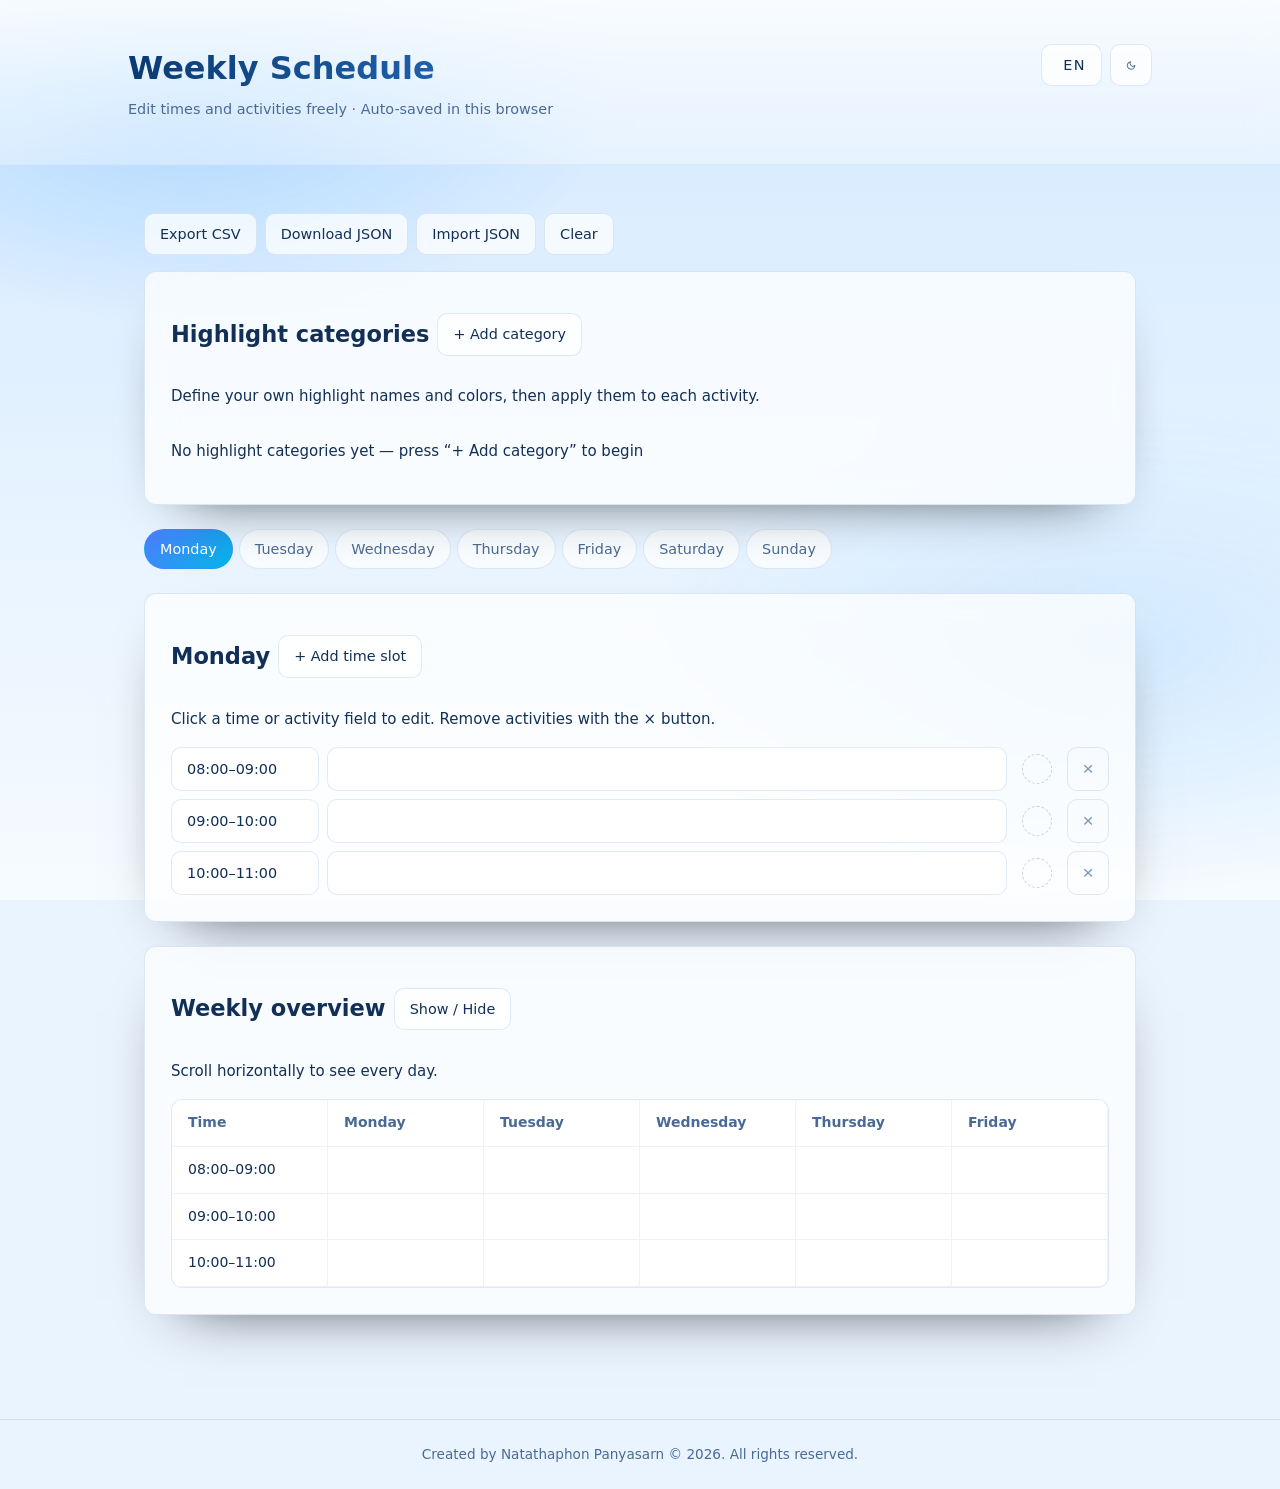
==== commit e1bbca2e: "version 1.1" ====
--- a/index.html
+++ b/index.html
@@ -29,8 +29,6 @@
 
     <main class="main">
         <div class="toolbar">
-            <label class="btn primary" for="csvFile" data-i18n="importCsvFile">&plus; เพิ่มไฟล์ CSV</label>
-            <input id="csvFile" type="file" accept=".csv,text/csv" hidden>
             <button class="btn" id="csv" data-i18n="exportCsv">Export CSV</button>
             <button class="btn" id="json" data-i18n="downloadJson">Download JSON</button>
             <label class="btn" for="file" data-i18n="importJson">Import JSON</label>
--- a/style.css
+++ b/style.css
@@ -25,7 +25,6 @@
     --danger-bg: rgba(255, 138, 138, 0.12);
     --scroll-thumb: rgba(150, 125, 255, 0.3);
     --scroll-thumb-hover: rgba(150, 125, 255, 0.52);
-    --glow-primary: 0 0 26px -6px rgba(139, 92, 255, 0.9);
     --glow-cyan: 0 0 18px -4px rgba(34, 211, 238, 0.6);
     --nebula-1: rgba(88, 28, 220, 0.38);
     --nebula-2: rgba(10, 32, 130, 0.36);
@@ -72,7 +71,6 @@
     --danger-bg: rgba(217, 74, 74, 0.1);
     --scroll-thumb: rgba(90, 140, 205, 0.3);
     --scroll-thumb-hover: rgba(90, 140, 205, 0.52);
-    --glow-primary: 0 0 22px -6px rgba(79, 124, 255, 0.5);
     --glow-cyan: 0 0 18px -4px rgba(2, 181, 232, 0.45);
     --nebula-1: rgba(150, 205, 255, 0.7);
     --nebula-2: rgba(255, 255, 255, 0.95);
@@ -212,12 +210,6 @@
 }
 input[type="file"], input[hidden] { display: none; }
 .btn:hover { border-color: var(--accent-2); box-shadow: var(--glow-cyan); }
-.btn.primary {
-    background: linear-gradient(135deg, var(--accent), var(--accent-2));
-    color: var(--accent-ink);
-    border-color: transparent;
-    box-shadow: var(--glow-primary);
-}
 
 .tabs { margin-bottom: var(--sp-5); gap: 6px; }
 .tab { padding: 8px 15px; color: var(--muted); border-radius: 999px; }
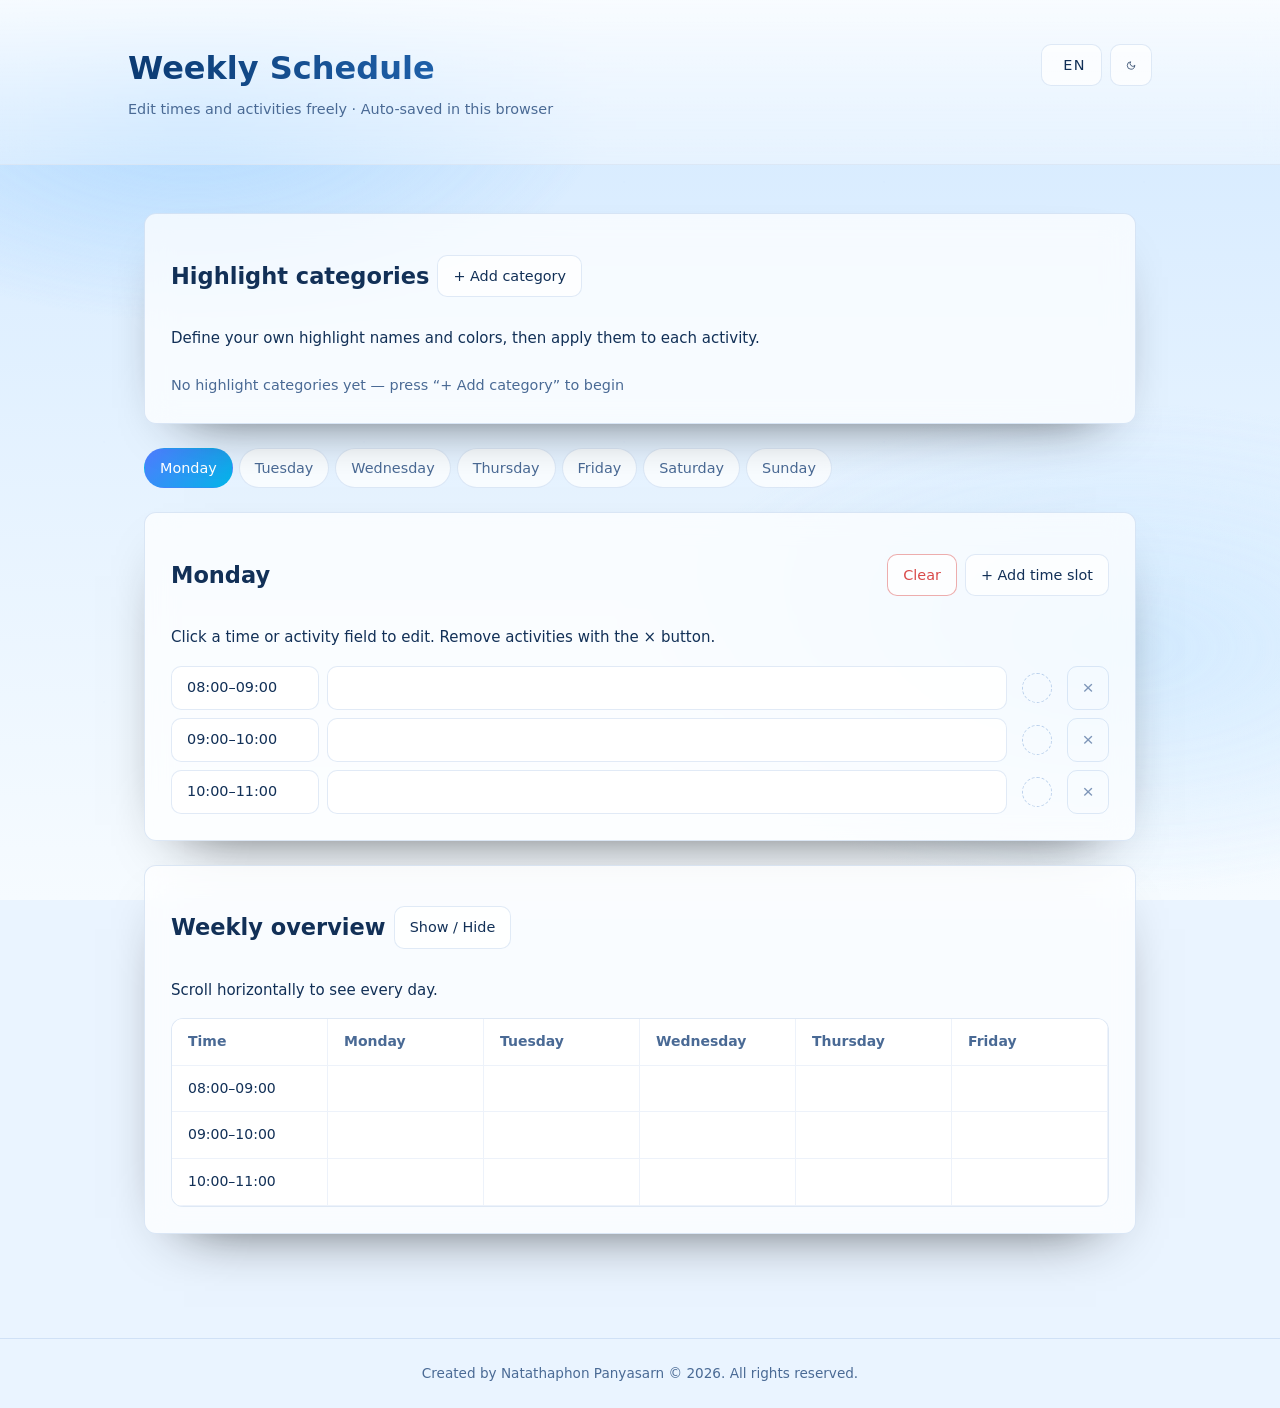
==== commit 82365534: "demo v.1" ====
--- a/index.html
+++ b/index.html
@@ -28,14 +28,6 @@
     </header>
 
     <main class="main">
-        <div class="toolbar">
-            <button class="btn" id="csv" data-i18n="exportCsv">Export CSV</button>
-            <button class="btn" id="json" data-i18n="downloadJson">Download JSON</button>
-            <label class="btn" for="file" data-i18n="importJson">Import JSON</label>
-            <input id="file" type="file" accept=".json,application/json" hidden>
-            <button class="btn" id="clear" data-i18n="clear">Clear</button>
-        </div>
-
         <section class="panel cat-panel">
             <div class="head">
                 <h2 data-i18n="catTitle">Highlight categories</h2>
@@ -50,7 +42,10 @@
         <section class="panel">
             <div class="head">
                 <h2 id="dayTitle">Monday</h2>
-                <button class="btn" id="addRow" data-i18n="addRow">&plus; Add time slot</button>
+                <div class="head-actions">
+                    <button class="btn btn-danger" id="clear" data-i18n="clear">Clear</button>
+                    <button class="btn" id="addRow" data-i18n="addRow">&plus; Add time slot</button>
+                </div>
             </div>
             <p class="small" data-i18n="editorHelp">Click a time or activity field to edit. Remove activities with the &times; button.</p>
             <div class="items" id="editor"></div>
--- a/style.css
+++ b/style.css
@@ -191,8 +191,8 @@
     margin-bottom: var(--sp-5);
 }
 
-.toolbar, .tabs, .head { display: flex; gap: var(--sp-2); flex-wrap: wrap; align-items: center; }
-.toolbar { margin-bottom: var(--sp-4); }
+.tabs, .head { display: flex; gap: var(--sp-2); flex-wrap: wrap; align-items: center; }
+.head-actions { display: flex; gap: var(--sp-2); align-items: center; margin-left: auto; }
 
 .btn, input:not([type="file"]) {
     font: inherit;
@@ -211,6 +211,9 @@
 input[type="file"], input[hidden] { display: none; }
 .btn:hover { border-color: var(--accent-2); box-shadow: var(--glow-cyan); }
 
+.btn-danger { color: var(--danger); border-color: color-mix(in srgb, var(--danger) 45%, transparent); }
+.btn-danger:hover { color: var(--danger); border-color: var(--danger); background: var(--danger-bg); box-shadow: none; }
+
 .tabs { margin-bottom: var(--sp-5); gap: 6px; }
 .tab { padding: 8px 15px; color: var(--muted); border-radius: 999px; }
 .tab.active { background: linear-gradient(135deg, var(--accent), var(--accent-2)); color: var(--accent-ink); border-color: transparent; }
@@ -219,16 +222,77 @@
 .cat-row { display: grid; grid-template-columns: 50px minmax(0, 1fr) 42px; gap: var(--sp-2); align-items: stretch; }
 .cat-row .cat-color { width: 100%; min-height: 44px; padding: 4px; cursor: pointer; border-radius: var(--radius-sm); }
 .cat-row .cat-name { width: 100%; min-height: 44px; background: var(--input-bg); }
+.cat-empty { color: var(--muted); font-size: 0.9rem; margin: var(--sp-2) 0 0; }
 
 .items { display: grid; gap: var(--sp-2); margin-top: var(--sp-4); }
-.item { display: grid; grid-template-columns: 148px minmax(0, 1fr) 44px 42px; gap: var(--sp-2); align-items: stretch; }
+.item {
+    display: grid;
+    grid-template-columns: 148px minmax(0, 1fr) 44px 42px;
+    gap: var(--sp-2);
+    align-items: stretch;
+    border-radius: var(--radius-sm);
+    transition: background 0.15s var(--ease), box-shadow 0.15s var(--ease);
+}
 .item input { width: 100%; min-height: 44px; background: var(--input-bg); }
+.item.has-cat { background: color-mix(in srgb, var(--cell) 12%, transparent); box-shadow: inset 3px 0 0 0 var(--cell); }
+.item.has-cat .task { background: color-mix(in srgb, var(--cell) 20%, var(--input-bg)); }
 
 .cat-dot {
     width: 30px; height: 30px; padding: 0; border-radius: 50%; cursor: pointer;
     border: 1.5px dashed var(--line-strong); background: transparent; justify-self: center; align-self: center;
 }
 .cat-dot.set { border-style: solid; border-color: var(--dot); background: radial-gradient(circle at 34% 30%, #ffffffcc, var(--dot) 62%); }
+
+.cat-popover {
+    position: fixed;
+    z-index: 60;
+    min-width: 210px;
+    max-width: 280px;
+    max-height: 300px;
+    overflow-y: auto;
+    display: flex;
+    flex-direction: column;
+    gap: 2px;
+    padding: 6px;
+    background: var(--popover-bg);
+    border: 1px solid var(--line-strong);
+    border-radius: var(--radius-sm);
+    box-shadow: 0 22px 55px -26px rgba(0, 0, 0, 0.95);
+    backdrop-filter: blur(14px);
+    animation: pop-in 0.12s var(--ease);
+}
+@keyframes pop-in {
+    from { opacity: 0; transform: translateY(-4px); }
+    to { opacity: 1; transform: translateY(0); }
+}
+.cat-opt {
+    display: flex;
+    align-items: center;
+    gap: 10px;
+    width: 100%;
+    padding: 8px 10px;
+    border: 1px solid transparent;
+    border-radius: 8px;
+    background: transparent;
+    color: var(--ink);
+    font: inherit;
+    font-size: 0.875rem;
+    text-align: left;
+    cursor: pointer;
+}
+.cat-opt:hover { background: var(--btn-bg); border-color: var(--line); }
+.cat-opt.selected { border-color: var(--accent-2); background: var(--btn-bg); }
+.swatch {
+    flex: none;
+    width: 16px;
+    height: 16px;
+    border-radius: 50%;
+    background: radial-gradient(circle at 34% 30%, #ffffffcc, var(--dot) 62%);
+    box-shadow: inset 0 0 0 1px var(--line-strong);
+}
+.swatch.none { background: transparent; border: 1.5px dashed var(--line-strong); }
+
+.hidden { display: none !important; }
 
 .del { background: transparent; color: var(--faint); border: 1px solid var(--line); border-radius: var(--radius-sm); cursor: pointer; font-size: 1.2rem; }
 .del:hover { color: var(--danger); border-color: var(--danger); background: var(--danger-bg); }
